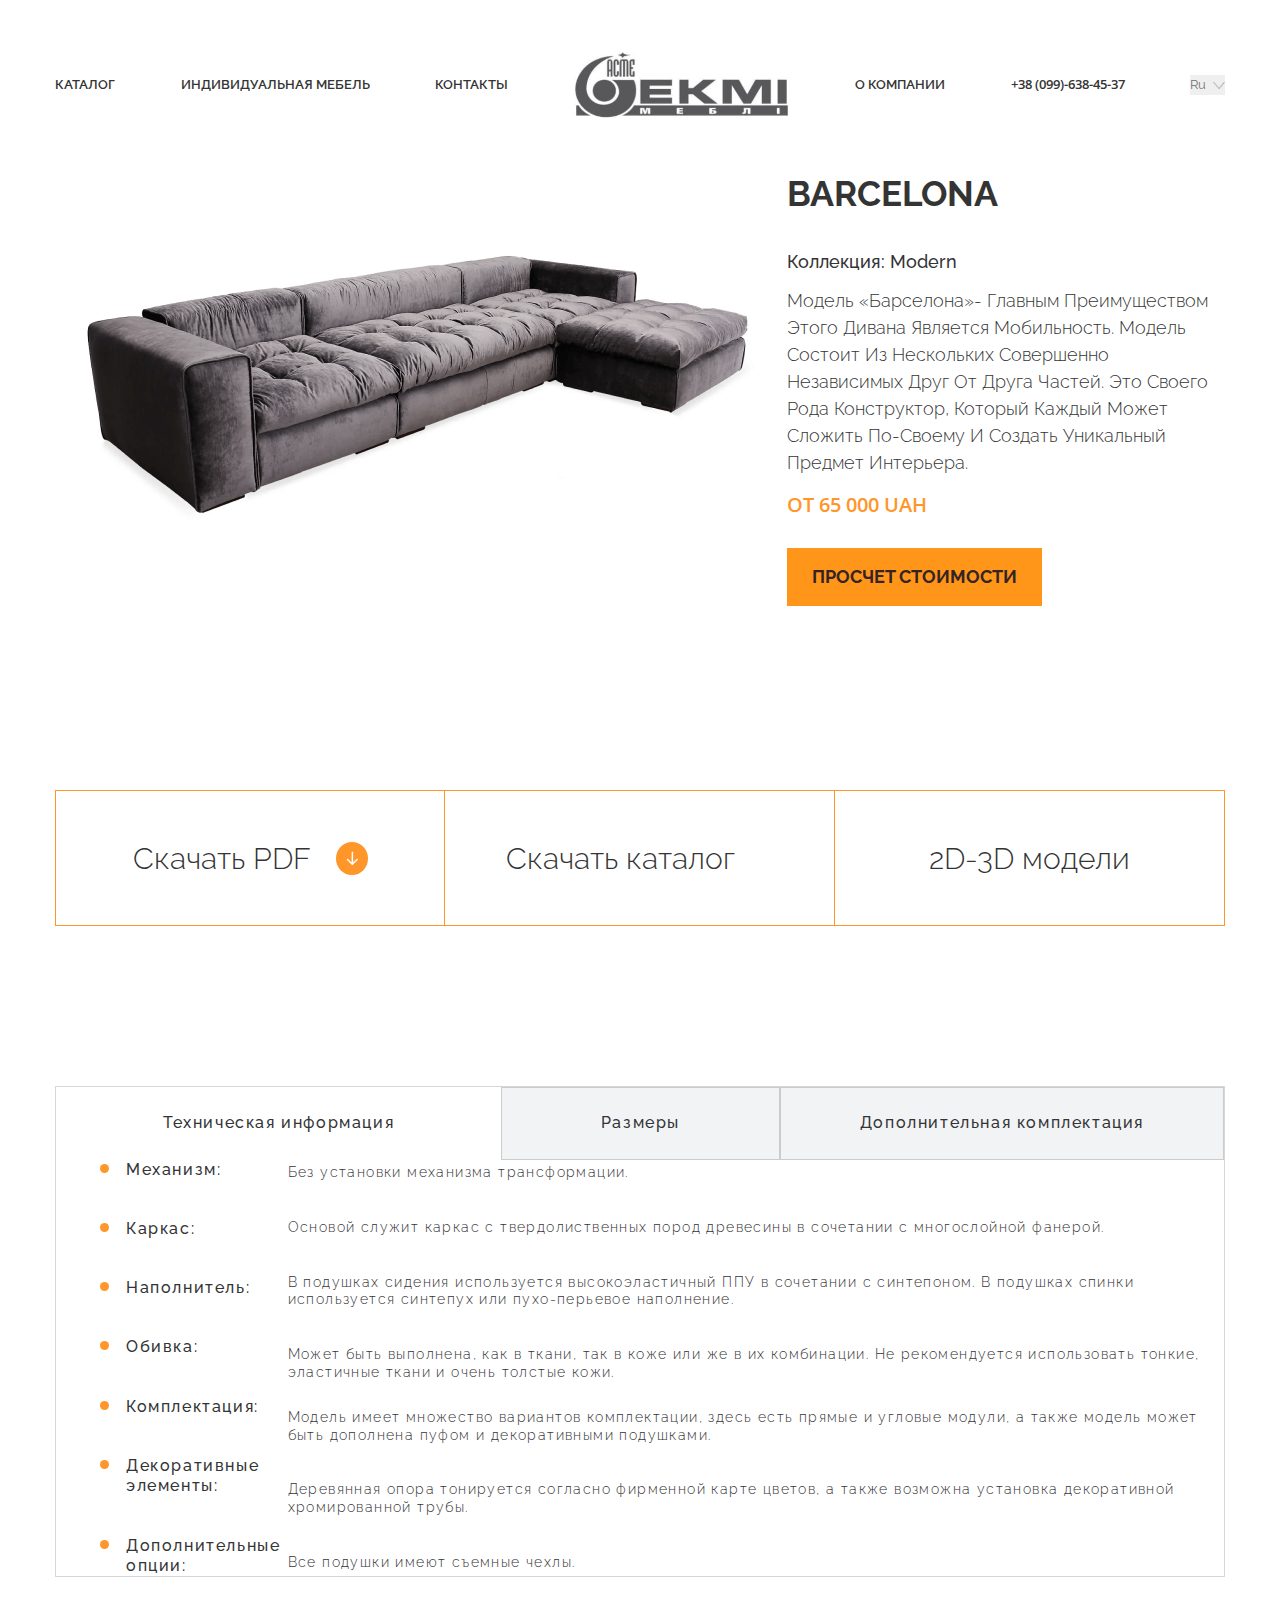
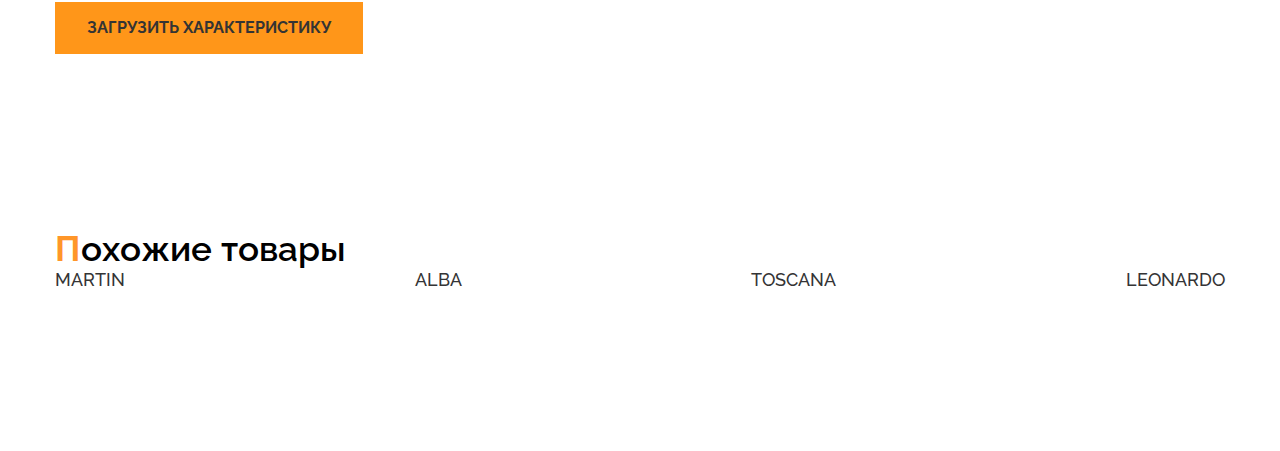
==== single.html @ 77df268c "commit" ====
<!DOCTYPE html>
<html lang="en">
<head>
    <meta charset="UTF-8">
    <meta http-equiv="X-UA-Compatible" content="IE=edge">
    <meta name="viewport" content="width=device-width, initial-scale=1.0">
    <link rel="stylesheet" href="./css/main.css">
    <title>Exam</title>
</head>
<body>
    <div class="header">
        <div class="container for-mobile">
            <div class="mobile_menu">
                <div class="mobile_menu_wrapper">
                    <button class="close_button">
                        <img src="./images/close_button.png" alt="">
                    </button>
                    <ul class="mobile_menu__item">
                        <li class="mobile_menu__link">
                            <a href="#">Каталог</a>
                        </li>
                        <li class="mobile_menu__link">
                            <a href="#">Диваны</a>
                        </li>
                        <li class="mobile_menu__link">
                            <a href="#">Кресла</a>
                        </li>
                        <li class="mobile_menu__link">
                            <a href="#">Стулья</a>
                        </li>
                        <li class="mobile_menu__link">
                            <a href="#">Кровати </a>
                        </li>
                        <li class="mobile_menu__link">
                            <a href="#">Матрацы</a>
                        </li>
                        <li class="mobile_menu__link">
                            <a href="#">Пуфы</a>
                        </li>
                        <li class="mobile_menu__link">
                            <a href="#">Эксклюзивная мебель</a>
                        </li>
                        <li class="mobile_menu__link">
                            <a href="#">2D-3D модели</a>
                        </li>
                        <li class="mobile_menu__link">
                            <a href="#">Индивидуальная мебель</a>
                        </li>
                        <li class="mobile_menu__link">
                            <a href="#">2D-3D модели</a>
                        </li>
                        <li class="mobile_menu__link">
                            <a href="#">Шоу-рум</a>
                        </li>
                        <li class="mobile_menu__link">
                            <a href="#">СТРАНИЦА ПАРТНЕРОВ ДИЗАЙНЕРОВ</a>
                        </li>
                        <li class="mobile_menu__link">
                            <a href="#">Дилерам</a>
                        </li>
                        <li class="mobile_menu__link">
                            <a href="#">Каталог</a>
                        </li>
                    </ul>
                </div>
            </div>
            <ul class="header_items">
                <li class="header_list">
                    <a href="#">Каталог</a>
                </li>
                <li class="header_list">
                    <a href="#">Индивидуальная мебель</a>
                </li>
                <li class="header_list">
                    <a href="#">Контакты</a>
                </li>
                <li class="header_logo">
                    <a href="#">
                        <img src="images/logo.svg" alt="logo">
                    </a>
                </li>
                <li class="header_list">
                    <a href="#">О компании</a>
                </li>
                <li class="header_tell_number">
                    <a href="tel:+380996384537">+38 (099)-638-45-37</a>
                </li>
                <li class="options">
                    <select  class="header_option">
                        <option value="Ru" selected>Ru</option>
                        <option value="Eng">Eng</option>
                        <option value="Uz">Uz</option>
                    </select>
                </li>
                <a class="header_tel" href="tel:+380996384537">
                    <img class="tel_icon" src="images/telicon.png" alt="tel_icon">
                </a>
                <button class="hamburger_button">
                    <img src="./images/hamburger.png" alt="hamburger">
                </button>
            </ul>
        </div>
    </div>
    <section class="barcelona">
        <div class="container barcelona__container">
           <div class="barcelona__inner">
                <div class="barcelona__left">
                    <img src="./images/barcelona.png" alt="image" width="732" height="380">
                </div>
                <div class="barcelona__right">
                    <h3 class="barcelona__heading">
                        Barcelona
                    </h3>
                    <div class="barcelona__top_text">
                        Коллекция: Modern
                    </div>
                    <p class="barcelona__text">
                        Модель «Барселона»- главным преимуществом этого дивана является мобильность. Модель состоит из нескольких совершенно независимых друг от друга частей. Это своего рода конструктор, который каждый может сложить по-своему и создать уникальный предмет интерьера.
                    </p>
                    <div class="barcelona__price">
                        от 65 000 uah
                    </div>
                    <button class="barcelona__btn">
                        <a href="#" class="barcelona__btn_link">
                            просчет стоимости
                        </a>
                    </button>
                </div>
           </div>
        </div>        
    </section>
    <!-- <section class="gallery">
        <div class="huge__container">
            <div class="gallery__inner">
                <img class="gallery__image" src="./images/gallery1.jpg" width="352" height="287"  alt="image">
                <img class="gallery__image" src="./images/gallery2.jpg" width="352" height="287" alt="image">
                <img class="gallery__image" src="./images/gallery3.jpg" width="352" height="287" alt="image">
                <img class="gallery__image" src="./images/gallery4.jpg" width="352" height="287" alt="image">
            </div>
            <div class="gallery__inner gallery__display">
                <img class="gallery__image" src="./images/gallery1.jpg" width="352" height="287"  alt="image">
                <img class="gallery__image" src="./images/gallery2.jpg" width="352" height="287" alt="image">
                <img class="gallery__image" src="./images/gallery3.jpg" width="352" height="287" alt="image">
                <img class="gallery__image" src="./images/gallery4.jpg" width="352" height="287" alt="image">
            </div>
        </div>
    </section> -->
    <section class="download">
        <div class="container download__container">
            <div class="download__inner">
                <ul class="download__item">
                    <li class="download__list pdf">
                        <a class="download__link download__pdf" href="#" >
                            Скачать PDF
                        </a>
                    </li>
                    <li class="download__list catalog ">
                        <a class="download__link download__catalog " href="#" >
                            Скачать каталог
                        </a>
                    </li>
                    <li class="download__list model">
                        <a class="download__link download__model" href="#" >
                            2D-3D модели
                        </a>
                    </li>
                </ul>
            </div>
        </div>
    </section>
    <section class="info">
        <div class="container">
            <div class="info__inner">
                <div class="info__header">
                    <h4 class="info__header_heading info__header_heading1 ">
                        Техническая информация
                    </h4>
                    <h4 class="info__header_heading info__header_heading2">
                        Размеры
                    </h4>
                    <h4 class="info__header_heading info__header_heading3">
                        Дополнительная комплектация
                    </h4>
                </div>
                <div class="info__bottom">
                    <ul class="info__item">
                        <li class="info__list">
                            <h4 class="info__heading">
                                Механизм:
                            </h4>
                           
                        </li>
                        <li class="info__list">
                            <h4 class="info__heading">
                                Каркас:
                            </h4>
                            
                        </li>
                        <li class="info__list">
                            <h4 class="info__heading">
                                Наполнитель:
                            </h4>
                           
                        </li>
                        <li class="info__list">
                            <h4 class="info__heading">
                                Обивка:
                            </h4>
                            
                        </li>
                        <li class="info__list">
                            <h4 class="info__heading">
                                Комплектация:
                            </h4>
                        </li>
                        <li class="info__list">
                            <h4 class="info__heading">
                                Декоративные элементы: 
                            </h4>
                        </li>
                        <li class="info__list">
                            <h4 class="info__heading">
                                Дополнительные опции: 
                            </h4>
                        </li>
                    </ul>

                    <ul class="info__right_item">
                        <li class="info__right_list">
                            <p class="info__right_text">
                                Без установки механизма трансформации.
                            </p>
                        </li>
                        <li class="info__right_list">
                            <p class="info__right_text">
                                Основой служит каркас с твердолиственных пород древесины в сочетании с  многослойной фанерой.
                            </p>
                        </li>
                        <li class="info__right_list">
                            <p class="info__right_text">
                                В подушках сидения используется высокоэластичный ППУ в сочетании с синтепоном. В подушках спинки используется синтепух или пухо-перьевое наполнение.
                            </p>
                        </li>
                        <li class="info__right_list">
                            <p class="info__right_text">
                                Может быть выполнена, как в ткани, так в коже или же в их комбинации. Не рекомендуется использовать тонкие, эластичные ткани и очень толстые кожи.
                            </p>
                        </li>
                        <li class="info__right_list">
                            <p class="info__right_text info__right_padding">
                                Модель имеет множество вариантов комплектации, здесь есть прямые и угловые модули, а также модель может  быть дополнена пуфом и декоративными подушками.
                            </p>
                        </li>
                        <li class="info__right_list">
                            <p class="info__right_text ">
                                Деревянная опора тонируется согласно фирменной карте цветов, а также возможна установка декоративной хромированной трубы.
                            </p>
                        </li>
                        <li class="info__right_list">
                            <p class="info__right_text">
                                Все подушки имеют съемные чехлы.
                            </p>
                        </li>
                    </ul>
                </div>
            </div> 
            <button class="info__button link_button">
                <a class="info__link" href="#">загрузить характеристику</a>
            </button>
        </div>
    </section>
    <section class="brand">
        <div class="container"> 
            <div class="brand__inner">
                <span class="brand__span">
                    П
                </span>
                <p class="brand__text">
                    охожие товары
                </p>
        
                <ul class="brand__item">
                    <li class="brand__list">
                        <a class="brand__link" href="">
                            <div class="brend__image1"></div>

                            <h3 class="brand__heading">
                                Martin
                            </h3>
                        </a>
                    </li>
                    <li class="brand__list">
                        <a class="brand__link" href="">
                            <div class="brend__image2"></div>
                            <h3 class="brand__heading">
                                Alba
                            </h3>
                        </a>
                    </li>
                    <li class="brand__list">
                        <a class="brand__link" href="">
                            <div class="brend__image3"></div>
                            <h3 class="brand__heading">
                                Toscana
                            </h3>
                        </a>
                    </li>
                    <li class="brand__list">
                        <a class="brand__link" href="">
                            <div class="brend__image4"></div>
                            <h3 class="brand__heading">
                                Leonardo
                            </h3>
                        </a>
                    </li>
                </ul>
            </div>
        </div>
    </section>
</body>
</html>
---- css/main.css ----
/*! normalize.css v8.0.1 | MIT License | github.com/necolas/normalize.css */
html {
  line-height: 1.15;
  -webkit-text-size-adjust: 100%;
}

body {
  margin: 0;
}

main {
  display: block;
}

h1 {
  font-size: 2em;
  margin: 0.67em 0;
}

hr {
  -webkit-box-sizing: content-box;
          box-sizing: content-box;
  height: 0;
  overflow: visible;
}

pre {
  font-family: monospace, monospace;
  font-size: 1em;
}

a {
  background-color: transparent;
}

abbr[title] {
  border-bottom: none;
  text-decoration: underline;
  -webkit-text-decoration: underline dotted;
          text-decoration: underline dotted;
}

b,
strong {
  font-weight: bolder;
}

code,
kbd,
samp {
  font-family: monospace, monospace;
  font-size: 1em;
}

small {
  font-size: 80%;
}

sub,
sup {
  font-size: 75%;
  line-height: 0;
  position: relative;
  vertical-align: baseline;
}

sub {
  bottom: -0.25em;
}

sup {
  top: -0.5em;
}

img {
  border-style: none;
}

button,
input,
optgroup,
select,
textarea {
  font-family: inherit;
  font-size: 100%;
  line-height: 1.15;
  margin: 0;
}

button,
input {
  overflow: visible;
}

button,
select {
  text-transform: none;
}

[type="button"],
[type="reset"],
[type="submit"],
button {
  -webkit-appearance: button;
}

[type="button"]::-moz-focus-inner,
[type="reset"]::-moz-focus-inner,
[type="submit"]::-moz-focus-inner,
button::-moz-focus-inner {
  border-style: none;
  padding: 0;
}

[type="button"]:-moz-focusring,
[type="reset"]:-moz-focusring,
[type="submit"]:-moz-focusring,
button:-moz-focusring {
  outline: 1px dotted ButtonText;
}

fieldset {
  padding: 0.35em 0.75em 0.625em;
}

legend {
  -webkit-box-sizing: border-box;
          box-sizing: border-box;
  color: inherit;
  display: table;
  max-width: 100%;
  padding: 0;
  white-space: normal;
}

progress {
  vertical-align: baseline;
}

textarea {
  overflow: auto;
}

[type="checkbox"],
[type="radio"] {
  -webkit-box-sizing: border-box;
          box-sizing: border-box;
  padding: 0;
}

[type="number"]::-webkit-inner-spin-button,
[type="number"]::-webkit-outer-spin-button {
  height: auto;
}

[type="search"] {
  -webkit-appearance: textfield;
  outline-offset: -2px;
}

[type="search"]::-webkit-search-decoration {
  -webkit-appearance: none;
}

::-webkit-file-upload-button {
  -webkit-appearance: button;
  font: inherit;
}

details {
  display: block;
}

summary {
  display: list-item;
}

template {
  display: none;
}

[hidden] {
  display: none;
}

/* raleway-300 - latin_cyrillic */
@font-face {
  font-family: 'Raleway';
  font-style: normal;
  font-weight: 300;
  src: local(""), url("../fonts/raleway-v26-latin_cyrillic-300.woff2") format("woff2"), url("../fonts/raleway-v26-latin_cyrillic-300.woff") format("woff");
}

/* raleway-regular - latin_cyrillic */
@font-face {
  font-family: 'Raleway';
  font-style: normal;
  font-weight: 400;
  src: local(""), url("../fonts/raleway-v26-latin_cyrillic-regular.woff2") format("woff2"), url("../fonts/raleway-v26-latin_cyrillic-regular.woff") format("woff");
}

/* raleway-600 - latin_cyrillic */
@font-face {
  font-family: 'Raleway';
  font-style: normal;
  font-weight: 600;
  src: local(""), url("../fonts/raleway-v26-latin_cyrillic-600.woff2") format("woff2"), url("../fonts/raleway-v26-latin_cyrillic-600.woff") format("woff");
}

/* raleway-500 - latin_cyrillic */
@font-face {
  font-family: 'Raleway';
  font-style: normal;
  font-weight: 500;
  src: local(""), url("../fonts/raleway-v26-latin_cyrillic-500.woff2") format("woff2"), url("../fonts/raleway-v26-latin_cyrillic-500.woff") format("woff");
}

/* raleway-700 - latin_cyrillic */
@font-face {
  font-family: 'Raleway';
  font-style: normal;
  font-weight: 700;
  src: local(""), url("../fonts/raleway-v26-latin_cyrillic-700.woff2") format("woff2"), url("../fonts/raleway-v26-latin_cyrillic-700.woff") format("woff");
}

/* open-sans-600 - latin_cyrillic */
@font-face {
  font-family: 'Open Sans';
  font-style: normal;
  font-weight: 600;
  src: local(""), url("../fonts/open-sans-v28-latin_cyrillic-600.woff2") format("woff2"), url("../fonts/open-sans-v28-latin_cyrillic-600.woff") format("woff");
}

*,
*::before,
*::after {
  -webkit-box-sizing: border-box;
          box-sizing: border-box;
  margin: 0;
  padding: 0;
}

body {
  font-family: 'Raleway';
  font-weight: 600;
  font-style: normal;
}

ul {
  list-style: none;
}

a {
  text-decoration: none;
  color: #343434;
}

.container {
  max-width: 1200px;
  padding-left: 15px;
  padding-right: 15px;
  margin: 0 auto;
}

.large-container {
  max-width: 1440px;
  padding-left: 20px;
  padding-right: 20px;
  margin: 0 auto;
}

.visually-hidden {
  position: absolute;
  white-space: nowrap;
  width: 1px;
  height: 1px;
  overflow: hidden;
  border: 0;
  padding: 0;
  clip: rect(0 0 0 0);
  -webkit-clip-path: inset(50%);
          clip-path: inset(50%);
  margin: -1px;
}

.link_button {
  font-weight: 700;
  font-size: 16px;
  line-height: 150%;
  display: -webkit-box;
  display: -ms-flexbox;
  display: flex;
  -webkit-box-align: center;
      -ms-flex-align: center;
          align-items: center;
  text-align: center;
  text-transform: uppercase;
  color: #fff;
  background: #FF9619;
  text-align: center;
}

.header .for-mobile {
  position: relative;
}

.header .mobile_menu {
  display: none;
  position: absolute;
  top: 0;
  right: 0;
  background-color: #fff;
  max-width: 240px;
}

.header .mobile_menu__item {
  display: -webkit-box;
  display: -ms-flexbox;
  display: flex;
  -webkit-box-orient: vertical;
  -webkit-box-direction: normal;
      -ms-flex-direction: column;
          flex-direction: column;
  gap: 23px;
  padding: 28px 31px 28px 20px;
}

.header .mobile_menu .header_list a {
  font-weight: 400;
  font-size: 17px;
  line-height: 135%;
  text-transform: capitalize;
}

.header .mobile_menu .close_button {
  top: 20px;
  right: 20px;
  position: absolute;
  border: none;
  background-color: transparent;
  outline: 0;
}

.header_items {
  display: -webkit-box;
  display: -ms-flexbox;
  display: flex;
  -webkit-box-pack: justify;
      -ms-flex-pack: justify;
          justify-content: space-between;
  -webkit-box-align: center;
      -ms-flex-align: center;
          align-items: center;
  padding: 52px 0 50px 0;
}

.header_list a {
  font-size: 13px;
  line-height: 150%;
  display: -webkit-box;
  display: -ms-flexbox;
  display: flex;
  -webkit-box-align: center;
      -ms-flex-align: center;
          align-items: center;
  text-transform: uppercase;
}

.header_logo {
  width: 216px;
  height: 66px;
}

.header_tel {
  display: none;
}

.header_tell_number a {
  font-family: 'Open Sans';
  font-size: 13px;
  line-height: 150%;
  -webkit-box-align: center;
      -ms-flex-align: center;
          align-items: center;
  text-transform: uppercase;
}

.header_option {
  width: 35px;
  font-size: 13px;
  line-height: 150%;
  color: rgba(52, 52, 52, 0.7);
  border: none;
  -webkit-appearance: none;
     -moz-appearance: none;
          appearance: none;
  cursor: pointer;
  outline: 0;
  background-image: url(./../images/down.png);
  background-repeat: no-repeat;
  background-size: 12px 8px;
  background-position: right;
}

.header .hamburger_botton {
  display: none;
  border: none;
  background-color: transparent;
}

.header_bottom_item {
  display: -webkit-box;
  display: -ms-flexbox;
  display: flex;
  -webkit-box-pack: justify;
      -ms-flex-pack: justify;
          justify-content: space-between;
  -webkit-box-align: center;
      -ms-flex-align: center;
          align-items: center;
  margin-bottom: 60px;
}

.header_bottom_list {
  padding-top: 120px;
  padding-bottom: 40px;
  max-width: 175px;
  width: 100%;
  display: -webkit-box;
  display: -ms-flexbox;
  display: flex;
  -webkit-box-orient: vertical;
  -webkit-box-direction: normal;
      -ms-flex-direction: column;
          flex-direction: column;
  -webkit-box-pack: center;
      -ms-flex-pack: center;
          justify-content: center;
  -webkit-box-align: center;
      -ms-flex-align: center;
          align-items: center;
}

.header_bottom_list:nth-child(1) {
  background-image: url(./../images/divan.png);
  background-repeat: no-repeat;
  background-size: contain;
  background-position: top center;
}

.header_bottom_list:nth-child(2) {
  background-image: url(./../images/stul.png);
  background-repeat: no-repeat;
  background-size: contain;
  background-position: top center;
}

.header_bottom_list:nth-child(3) {
  background-image: url(./../images/kreslo.png);
  background-repeat: no-repeat;
  background-size: contain;
  background-position: top center;
}

.header_bottom_list:nth-child(4) {
  background-image: url(./../images/kravat.png);
  background-repeat: no-repeat;
  background-size: contain;
  background-position: top center;
}

.header_bottom_list:nth-child(5) {
  background-image: url(./../images/matras.png);
  background-repeat: no-repeat;
  background-size: contain;
  background-position: top right 30px;
}

.header_bottom_list:nth-child(6) {
  background-image: url(./../images/pufi.png);
  background-repeat: no-repeat;
  background-size: contain;
  background-position: top center;
}

.header_bottom_list:nth-child(7) {
  background-image: url(./../images/mebel.png);
  display: -webkit-box;
  display: -ms-flexbox;
  display: flex;
  -webkit-box-align: center;
      -ms-flex-align: center;
          align-items: center;
  background-repeat: no-repeat;
  background-size: contain;
  background-position: top right 30px;
}

.header_bottom_list_link {
  font-size: 13px;
  line-height: 150%;
  text-transform: uppercase;
  text-align: center;
}

.header_navs {
  display: -webkit-box;
  display: -ms-flexbox;
  display: flex;
  -webkit-box-pack: justify;
      -ms-flex-pack: justify;
          justify-content: space-between;
  -webkit-box-align: center;
      -ms-flex-align: center;
          align-items: center;
}

.header_navs_select {
  font-weight: 400;
  font-size: 18px;
  line-height: 110%;
  border: none;
  -webkit-appearance: none;
     -moz-appearance: none;
          appearance: none;
  cursor: pointer;
  outline: 0;
  background-image: url(./../images/down.png);
  background-repeat: no-repeat;
  background-size: 12px 8px;
  background-position: right;
}

.header_navs_search {
  display: -webkit-box;
  display: -ms-flexbox;
  display: flex;
  -webkit-box-pack: justify;
      -ms-flex-pack: justify;
          justify-content: space-between;
  -webkit-box-align: center;
      -ms-flex-align: center;
          align-items: center;
}

.header_navs_search input {
  border: none;
  outline: 0;
}

.header_navs .search {
  margin-left: 43px;
  border: 1px solid #343434;
  padding: 7px 12px;
}

.header_navs_button {
  border: none;
  background-color: transparent;
  outline: 0;
}

.header_navs_button:first-child {
  margin-right: 20px;
}

.header_navs_buttons {
  display: -webkit-box;
  display: -ms-flexbox;
  display: flex;
  -webkit-box-pack: justify;
      -ms-flex-pack: justify;
          justify-content: space-between;
  -webkit-box-align: center;
      -ms-flex-align: center;
          align-items: center;
}

.header_navs_search {
  display: -webkit-box;
  display: -ms-flexbox;
  display: flex;
  -webkit-box-pack: justify;
      -ms-flex-pack: justify;
          justify-content: space-between;
  -webkit-box-align: center;
      -ms-flex-align: center;
          align-items: center;
}

.wrapper {
  display: none;
}

.hamburger_button {
  display: none;
}

@media only screen and (max-width: 376px) {
  .header_items {
    display: -webkit-box;
    display: -ms-flexbox;
    display: flex;
    -webkit-box-pack: justify;
        -ms-flex-pack: justify;
            justify-content: space-between;
    -webkit-box-align: center;
        -ms-flex-align: center;
            align-items: center;
    padding: 14px 0 31px 0;
  }
  .header .hamburger_button {
    display: block;
    border: none;
    background-color: transparent;
    outline: 0;
  }
  .header .mobile_menu--on {
    display: block;
    z-index: 1000;
  }
  .header_list {
    display: none;
  }
  .header_logo img {
    width: 111px;
    height: 34px;
  }
  .header_logo {
    width: 111px;
    height: 34px;
  }
  .header_tel {
    display: block;
    width: 21px;
    height: 21px;
  }
  .header_tell_number a {
    display: none;
  }
  .header .options {
    display: -webkit-box;
    display: -ms-flexbox;
    display: flex;
    -webkit-box-pack: justify;
        -ms-flex-pack: justify;
            justify-content: space-between;
    -webkit-box-align: center;
        -ms-flex-align: center;
            align-items: center;
  }
  .header .hamburger_botton {
    display: inline-block;
    border: none;
    background-color: transparent;
    width: 25px;
    height: 23px;
  }
  .header .hamburger_botton img {
    width: 25px;
    height: 23px;
  }
  .header_bottom_item {
    display: none;
  }
  .header_navs {
    display: none;
  }
  .mobile_navs {
    margin-bottom: 30px;
    display: -webkit-box;
    display: -ms-flexbox;
    display: flex;
    -webkit-box-pack: justify;
        -ms-flex-pack: justify;
            justify-content: space-between;
    -webkit-box-align: center;
        -ms-flex-align: center;
            align-items: center;
  }
  .wrapper {
    max-width: 300px;
  }
  .layer_btn {
    border: none;
    background-color: transparent;
    outline: 0;
  }
  .search {
    float: right;
    display: -webkit-box;
    display: -ms-flexbox;
    display: flex;
    -webkit-box-pack: justify;
        -ms-flex-pack: justify;
            justify-content: space-between;
    -webkit-box-align: center;
        -ms-flex-align: center;
            align-items: center;
    border: 1px solid #343434;
    padding: 6px 12px;
    width: 265px;
  }
  .search input {
    border: none;
    outline: 0;
  }
  .wrapper {
    display: block;
  }
}

.cards {
  margin-top: 68px;
}

.cards_item {
  display: -webkit-box;
  display: -ms-flexbox;
  display: flex;
  -ms-flex-wrap: wrap;
      flex-wrap: wrap;
  gap: 30px;
  width: 100%;
  display: flex;
  -webkit-box-pack: justify;
      -ms-flex-pack: justify;
          justify-content: space-between;
  -webkit-box-align: center;
      -ms-flex-align: center;
          align-items: center;
}

.cards_list {
  background-color: #F2F3F5;
  display: -webkit-box;
  display: -ms-flexbox;
  display: flex;
  -webkit-box-align: center;
      -ms-flex-align: center;
          align-items: center;
  padding: 0 11px 0 1px;
  max-width: 570px;
  min-height: 278px;
}

.cards_link {
  display: -webkit-box;
  display: -ms-flexbox;
  display: flex;
  -webkit-box-pack: justify;
      -ms-flex-pack: justify;
          justify-content: space-between;
  -webkit-box-align: center;
      -ms-flex-align: center;
          align-items: center;
}

.cards .card_wrapper {
  min-width: 259px;
  margin-left: 20px;
}

.cards_link_img {
  mix-blend-mode: darken;
}

.cards_link_title {
  font-weight: 500;
  font-size: 18px;
  line-height: 22px;
  text-transform: uppercase;
  margin-bottom: 15px;
}

.cards_link_subtitle {
  font-weight: 300;
  font-size: 12px;
  line-height: 127.5%;
  letter-spacing: 0.1em;
}

.cards .for_img {
  margin-left: 23px;
}

.cards_buttons {
  margin-top: 60px;
  display: -webkit-box;
  display: -ms-flexbox;
  display: flex;
  -webkit-box-pack: center;
      -ms-flex-pack: center;
          justify-content: center;
  gap: 15px;
  margin-bottom: 60px;
}

.cards_buttons .card_button {
  border: none;
  background-color: transparent;
  outline: 0;
  font-size: 20px;
  line-height: 110%;
  display: -webkit-box;
  display: -ms-flexbox;
  display: flex;
  -webkit-box-align: center;
      -ms-flex-align: center;
          align-items: center;
  color: rgba(87, 83, 83, 0.5);
}

.cards_buttons .active {
  color: #4b4844;
}

.card_link_button {
  display: inline-block;
  margin: 0 auto;
  display: -webkit-box;
  display: -ms-flexbox;
  display: flex;
  -webkit-box-pack: center;
      -ms-flex-pack: center;
          justify-content: center;
  max-width: 188px;
  padding: 13px 15px;
}

@media only screen and (max-width: 376px) {
  .cards_item {
    margin-top: 100px;
    display: -webkit-box;
    display: -ms-flexbox;
    display: flex;
    -ms-flex-wrap: wrap;
        flex-wrap: wrap;
    gap: 30px;
    width: 100%;
    display: flex;
    -webkit-box-pack: justify;
        -ms-flex-pack: justify;
            justify-content: space-between;
    -webkit-box-align: center;
        -ms-flex-align: center;
            align-items: center;
  }
  .cards_list {
    max-width: 157px;
    height: auto;
    min-height: 0;
    position: relative;
    margin-bottom: 70px;
  }
  .cards_link {
    display: -webkit-box;
    display: -ms-flexbox;
    display: flex;
    -webkit-box-pack: justify;
        -ms-flex-pack: justify;
            justify-content: space-between;
    -webkit-box-align: center;
        -ms-flex-align: center;
            align-items: center;
    width: 140px;
    height: 165px;
  }
  .cards_link_img {
    width: 150px;
    height: auto;
    mix-blend-mode: darken;
    background-color: #F2F3F5;
  }
  .cards_link_img {
    mix-blend-mode: darken;
  }
  .cards_link_title {
    font-weight: 500;
    font-size: 16px;
    line-height: 22px;
    text-transform: uppercase;
    text-align: center;
    width: 160px;
    margin: 0;
    position: absolute;
    left: 0;
    right: 0;
    bottom: -33px;
  }
  .cards_link_subtitle {
    display: none;
  }
  .cards .card_wrapper {
    margin: 0;
  }
  .cards .for_img {
    margin-left: 23px;
  }
  .cards_buttons {
    margin-top: 40px;
    margin-bottom: 30px;
  }
}

.quetions {
  margin-top: 160px;
  margin-bottom: 254px;
  background-color: #a9c2be;
}

.quetions_items {
  display: -webkit-box;
  display: -ms-flexbox;
  display: flex;
}

.quetions_form {
  max-width: 470px;
  max-height: 417px;
  background-color: #fff;
  padding: 31px 50px 17px 50px;
  -webkit-transform: translate(-65px, 33px);
          transform: translate(-65px, 33px);
  position: relative;
}

.quetions_form::before {
  content: '';
  position: absolute;
  width: 118px;
  height: 131px;
  display: block;
  background-image: url(./../images/o.png);
  background-repeat: no-repeat;
  background-size: contain;
  background-position: center;
  top: -27px;
  left: -75px;
}

.quetions .form_variable {
  font-weight: 500;
  font-size: 14px;
  line-height: 16px;
  color: #FF9619;
  margin-bottom: 15px;
}

.quetions .form_title {
  font-weight: 700;
  font-size: 28px;
  line-height: 33px;
  text-transform: uppercase;
  color: #343434;
  margin-bottom: 20px;
}

.quetions .quetions_form {
  display: -webkit-box;
  display: -ms-flexbox;
  display: flex;
  -webkit-box-orient: vertical;
  -webkit-box-direction: normal;
      -ms-flex-direction: column;
          flex-direction: column;
}

.quetions .quetions_form input {
  border: none;
  outline: 0;
  border-bottom: 1px solid #d1d1d1;
  width: 371px;
  padding-bottom: 5px;
  margin-bottom: 25px;
}

.quetions .form_checkbox {
  display: -webkit-box;
  display: -ms-flexbox;
  display: flex;
  -webkit-box-pack: justify;
      -ms-flex-pack: justify;
          justify-content: space-between;
  -webkit-box-align: center;
      -ms-flex-align: center;
          align-items: center;
  margin-bottom: 20px;
}

.quetions .form_checkbox .checkboxtext {
  font-weight: 400;
  font-size: 11px;
  line-height: 13px;
}

.quetions .form_checkbox input {
  max-width: 20px;
  margin-bottom: 0;
  margin-right: 10px;
}

.quetions .form_button {
  padding: 14px 20px;
  text-align: center;
  max-width: 209px;
  font-size: 15px;
  display: -webkit-box;
  display: -ms-flexbox;
  display: flex;
  -webkit-box-pack: center;
      -ms-flex-pack: center;
          justify-content: center;
  border: none;
  outline: 0;
  margin: 0 auto;
}

@media only screen and (max-width: 376px) {
  .quetions {
    margin-top: 90px;
    background-color: #a9c2be;
    padding: 56px 0 56px 0;
  }
  .quetions_form {
    max-width: 340px;
    max-height: 370px;
    background-color: #fff;
    padding: 31px 30px 17px 30px;
    -webkit-transform: none;
            transform: none;
  }
  .quetions_form::before {
    display: none;
  }
  .quetions_rightbg {
    display: none;
  }
  .quetions .form_variable {
    font-size: 10px;
    line-height: 12px;
    margin-bottom: 10px;
  }
  .quetions .form_title {
    font-size: 19px;
    line-height: 23px;
    margin-bottom: 18px;
  }
  .quetions .quetions_form input {
    border: none;
    outline: 0;
    border-bottom: 1px solid #d1d1d1;
    max-width: 268px;
    padding-bottom: 5px;
    margin-bottom: 20px;
  }
  .quetions .form_checkbox {
    display: -webkit-box;
    display: -ms-flexbox;
    display: flex;
    -webkit-box-pack: justify;
        -ms-flex-pack: justify;
            justify-content: space-between;
    -webkit-box-align: center;
        -ms-flex-align: center;
            align-items: center;
  }
  .quetions .form_checkbox .checkboxtext {
    font-weight: 400;
    font-size: 11px;
    line-height: 13px;
    margin-bottom: 0;
  }
  .quetions .form_checkbox input {
    max-width: 20px;
    margin-bottom: 0;
    margin-right: 10px;
  }
  .quetions .form_button {
    padding: 10px 16px;
    text-align: center;
    max-width: 209px;
    font-size: 15px;
    display: -webkit-box;
    display: -ms-flexbox;
    display: flex;
    -webkit-box-pack: center;
        -ms-flex-pack: center;
            justify-content: center;
    border: none;
    outline: 0;
    margin: 0 auto;
  }
}

.barcelona {
  margin-bottom: 184px;
}

.barcelona__container {
  padding-right: 28px;
}

.barcelona__inner {
  display: -webkit-box;
  display: -ms-flexbox;
  display: flex;
  -webkit-box-align: center;
      -ms-flex-align: center;
          align-items: center;
  -webkit-box-pack: justify;
      -ms-flex-pack: justify;
          justify-content: space-between;
}

.barcelona__heading {
  font-style: normal;
  font-weight: 700;
  font-size: 35px;
  line-height: 150%;
  -webkit-box-align: center;
      -ms-flex-align: center;
          align-items: center;
  text-transform: uppercase;
  color: #343435;
  margin: 0;
  margin-bottom: 30px;
}

.barcelona__top_text {
  font-style: normal;
  font-weight: 500;
  font-size: 18px;
  line-height: 21px;
  text-transform: capitalize;
  color: #343435;
  margin-bottom: 15px;
}

.barcelona__text {
  font-style: normal;
  font-weight: 300;
  font-size: 18px;
  line-height: 150%;
  display: -webkit-box;
  display: -ms-flexbox;
  display: flex;
  -webkit-box-align: center;
      -ms-flex-align: center;
          align-items: center;
  text-transform: capitalize;
  color: #343435;
  margin: 0;
  margin-bottom: 15px;
}

.barcelona__price {
  font-family: 'Open Sans';
  font-style: normal;
  font-weight: 600;
  font-size: 20px;
  line-height: 27px;
  text-transform: uppercase;
  color: #FF9629;
  margin-bottom: 30px;
}

.barcelona__btn {
  padding: 15px 25px 16px 25px;
  background-color: #FF9619;
  border: none;
  -webkit-transition: 0.3s all ease;
  transition: 0.3s all ease;
}

.barcelona__btn:hover {
  -webkit-transform: scale(1.1);
          transform: scale(1.1);
}

.barcelona__btn_link {
  font-style: normal;
  font-weight: 800;
  font-size: 18px;
  line-height: 150%;
  text-align: center;
  text-transform: uppercase;
  color: #342425;
}

@media only screen and (max-width: 376px) {
  .barcelona {
    margin-bottom: 157px;
  }
  .barcelona__inner {
    display: -webkit-box;
    display: -ms-flexbox;
    display: flex;
    -webkit-box-orient: vertical;
    -webkit-box-direction: normal;
        -ms-flex-direction: column;
            flex-direction: column;
  }
  .barcelona__left img {
    width: 340px;
    height: 224px;
    margin-bottom: 9px;
  }
  .barcelona__heading {
    font-size: 20px;
    line-height: 150%;
    margin-bottom: 15px;
  }
  .barcelona__top_text {
    font-size: 16px;
    line-height: 19px;
    margin-bottom: 8px;
  }
  .barcelona__text {
    font-size: 14px;
    line-height: 21px;
    margin-bottom: 18px;
  }
  .barcelona__price {
    margin-bottom: 30px;
    font-size: 20px;
    line-height: 27px;
  }
  .barcelona__btn {
    display: -webkit-box;
    display: -ms-flexbox;
    display: flex;
    -webkit-box-pack: justify;
        -ms-flex-pack: justify;
            justify-content: space-between;
    padding: 13px 21px 14px 25px;
    background-color: #FF9629;
    border: none;
    -webkit-transition: 0.3s all ease;
    transition: 0.3s all ease;
    margin: 0 auto;
  }
  .barcelona__btn:hover {
    -webkit-transform: scale(1.1);
            transform: scale(1.1);
  }
  .barcelona__btn_link {
    font-size: 16px;
    line-height: 24px;
    text-align: center;
    text-transform: uppercase;
    color: #342425;
  }
}

.gallery {
  margin-bottom: 199px;
}

.gallery__inner {
  display: -webkit-box;
  display: -ms-flexbox;
  display: flex;
  -webkit-box-align: center;
      -ms-flex-align: center;
          align-items: center;
  -webkit-box-pack: justify;
      -ms-flex-pack: justify;
          justify-content: space-between;
}

.gallery__inner:not(:last-child) {
  padding-bottom: 10px;
}

@media only screen and (max-width: 376px) {
  .huge__container {
    padding: 0;
  }
  .gallery {
    margin-bottom: 112px;
  }
  .gallery__inner {
    display: -webkit-box;
    display: -ms-flexbox;
    display: flex;
    -webkit-box-orient: vertical;
    -webkit-box-direction: normal;
        -ms-flex-direction: column;
            flex-direction: column;
    margin: 0;
    padding: 0;
  }
  .gallery__image {
    width: 375px;
    height: 306px;
  }
  .gallery__image:not(:last-child) {
    margin-bottom: 5px;
  }
  .gallery__display {
    display: none;
  }
}

.download {
  margin-bottom: 160px;
}

.download__item {
  max-width: 1170px;
  display: -webkit-box;
  display: -ms-flexbox;
  display: flex;
  -webkit-box-align: center;
      -ms-flex-align: center;
          align-items: center;
  -webkit-box-pack: justify;
      -ms-flex-pack: justify;
          justify-content: space-between;
  border: 1px solid #FF9629;
  padding: 0;
  margin: 0;
}

.download__list {
  width: 390px;
}

.download__list:not(:last-child) {
  border-right: 1px solid #FF9629;
}

.download__link {
  font-style: normal;
  font-weight: 300;
  font-size: 30px;
  line-height: 35px;
  color: #343435;
  text-align: center;
  display: -webkit-box;
  display: -ms-flexbox;
  display: flex;
  -webkit-box-pack: center;
      -ms-flex-pack: center;
          justify-content: center;
  -webkit-box-align: center;
      -ms-flex-align: center;
          align-items: center;
  padding: 50px 52px 49px 52px;
  margin: 0 auto;
}

.download__pdf {
  display: -webkit-box;
  display: -ms-flexbox;
  display: flex;
}

.download__pdf::after {
  content: "";
  width: 32px;
  height: 33px;
  display: block;
  background-color: #FF9629;
  border-radius: 50%;
  background-image: url(./../images/download.png);
  background-position: center center;
  background-size: auto;
  background-repeat: no-repeat;
  margin-left: 25px;
}

.download__catalog {
  padding-right: 90px;
}

@media only screen and (max-width: 376px) {
  .download__item {
    max-width: 340px;
    width: 100%;
    -ms-flex-wrap: wrap;
        flex-wrap: wrap;
    border: none;
    -webkit-box-pack: center;
        -ms-flex-pack: center;
            justify-content: center;
  }
  .download__list {
    width: 167px;
  }
  .download__list:not(:last-child) {
    border: none;
  }
  .download__link {
    font-size: 18px;
    line-height: 21px;
    padding: 14px 0;
    margin-left: 4px;
  }
  .download__pdf {
    border: 1px solid #FF9629;
  }
  .download__pdf::after {
    content: "";
    width: 18px;
    height: 18px;
    display: block;
    background-color: #FF9619;
    background-image: url(./../images/download.png);
    background-position: center center;
    background-repeat: no-repeat;
    margin-left: 0;
  }
  .download__catalog {
    border-top: 1px solid #FF9629;
    border-right: 1px solid #FF9629;
    border-bottom: 1px solid #FF9629;
  }
  .model {
    display: inline-block;
    margin: 0 auto;
    text-align: center;
    border-right: 1px solid #FF9629;
    border-bottom: 1px solid #FF9629;
    border-left: 1px solid #FF9629;
  }
}

.info {
  margin-bottom: 174px;
}

.info__inner {
  border: 1px solid rgba(52, 52, 52, 0.2);
}

.info__header {
  display: -webkit-box;
  display: -ms-flexbox;
  display: flex;
}

.info__header_heading {
  font-style: normal;
  font-weight: 500;
  font-size: 16px;
  line-height: 127.5%;
  -webkit-box-align: center;
      -ms-flex-align: center;
          align-items: center;
  letter-spacing: 0.1em;
  color: #343435;
}

.info__header_heading1 {
  width: 446px;
  margin: 0;
  display: -webkit-box;
  display: -ms-flexbox;
  display: flex;
  -webkit-box-pack: center;
      -ms-flex-pack: center;
          justify-content: center;
}

.info__header_heading2 {
  width: 279px;
  height: 73px;
  background: #F2F3F5;
  border: 1px solid rgba(52, 52, 52, 0.2);
  margin: 0;
  text-align: center;
  display: -webkit-box;
  display: -ms-flexbox;
  display: flex;
  -webkit-box-pack: center;
      -ms-flex-pack: center;
          justify-content: center;
}

.info__header_heading3 {
  width: 445px;
  height: 73px;
  background: #F2F3F5;
  border: 1px solid rgba(52, 52, 52, 0.2);
  margin: 0;
  text-align: center;
  margin: 0 auto;
  display: -webkit-box;
  display: -ms-flexbox;
  display: flex;
  -webkit-box-pack: center;
      -ms-flex-pack: center;
          justify-content: center;
}

.info__bottom {
  display: -webkit-box;
  display: -ms-flexbox;
  display: flex;
  -webkit-box-align: center;
      -ms-flex-align: center;
          align-items: center;
}

.info__item {
  padding-left: 70px;
}

.info__list {
  position: relative;
}

.info__list:not(:last-child) {
  margin-bottom: 39px;
}

.info__list ::before {
  position: absolute;
  top: 4px;
  bottom: 0;
  left: -26px;
  content: '';
  width: 9px;
  height: 9px;
  display: block;
  background-color: #FF9629;
  border-radius: 50%;
}

.info__heading {
  font-style: normal;
  font-weight: 500;
  font-size: 16px;
  line-height: 127.5%;
  -webkit-box-align: center;
      -ms-flex-align: center;
          align-items: center;
  letter-spacing: 0.1em;
  color: #343435;
  margin: 0;
}

.info__right_list:not(:last-child) {
  margin-bottom: 37px;
}

.info__right_text {
  font-style: normal;
  font-weight: 300;
  font-size: 14px;
  line-height: 127.5%;
  -webkit-box-align: center;
      -ms-flex-align: center;
          align-items: center;
  letter-spacing: 0.1em;
  color: #343435;
  margin: 0;
}

.info__right_padding {
  margin-top: -10px;
}

@media only screen and (max-width: 376px) {
  .info {
    margin-bottom: 193px;
  }
  .info__inner {
    border: none;
  }
  .info__header {
    display: -webkit-box;
    display: -ms-flexbox;
    display: flex;
    -webkit-box-orient: vertical;
    -webkit-box-direction: normal;
        -ms-flex-direction: column;
            flex-direction: column;
  }
  .info__header_heading {
    width: 340px;
    height: 53px;
    background-color: #F2F3F5;
    border: none;
  }
  .info__header_heading:not(:last-child) {
    margin-bottom: 15px;
  }
  .info__header_heading::after {
    content: '';
    width: 12px;
    height: 8px;
    display: block;
    background-image: url(./../images/down_arrow.png);
    background-position: center center;
    background-size: auto;
    margin-left: 10px;
  }
  .info__header_heading3 {
    margin: 0;
  }
  .info__bottom {
    display: none;
  }
}

.info__button {
  margin-top: 25px;
  display: -webkit-box;
  display: -ms-flexbox;
  display: flex;
  -webkit-box-pack: end;
      -ms-flex-pack: end;
          justify-content: flex-end;
  -webkit-box-align: end;
      -ms-flex-align: end;
          align-items: flex-end;
  -ms-flex-item-align: end;
      align-self: flex-end;
  padding: 14px 32px;
  border: none;
  background-color: transparent;
  outline: 0;
  background-color: #FF9619;
}

.brand {
  margin: 160px 0;
}

.brand__span {
  font-size: 35px;
  font-style: normal;
  font-weight: 700;
  line-height: 41px;
  letter-spacing: 0em;
  text-align: left;
  margin: 0;
  color: #FF9629;
}

.brand__text {
  font-size: 35px;
  font-style: normal;
  font-weight: 600;
  line-height: 41px;
  letter-spacing: 0em;
  text-align: left;
  display: inline;
  margin: 0;
  margin-left: -7px;
}

.brand__link {
  color: #343435;
}

.brand__item {
  display: -webkit-box;
  display: -ms-flexbox;
  display: flex;
  -webkit-box-pack: justify;
      -ms-flex-pack: justify;
          justify-content: space-between;
  -webkit-box-align: center;
      -ms-flex-align: center;
          align-items: center;
  -ms-flex-wrap: wrap;
      flex-wrap: wrap;
  gap: 30px;
  margin: 0;
  padding: 0;
}

.brand__list {
  text-align: center;
}

.brand__image1 {
  width: 100%;
  width: 270px;
  height: 278px;
  background-color: #F2F3F5;
  background-image: url(./../images/content1.png);
}

.brand__image2 {
  width: 270px;
  height: 278px;
  background-color: #F2F3F5;
  background-image: url(./../images/content2.png);
  background-repeat: no-repeat;
  background-size: 171px;
  background-position: center;
}

.brand__image3 {
  width: 270px;
  height: 278px;
  background-color: #F2F3F5;
  background-image: url(./../images/content4.png);
  background-repeat: no-repeat;
  background-position: center;
}

.brand__image4 {
  width: 270px;
  height: 278px;
  background-color: #F2F3F5;
  background-image: url(./../images/content4.png);
  background-repeat: no-repeat;
  background-position: center;
}

.brand__heading {
  font-size: 18px;
  font-style: normal;
  font-weight: 500;
  line-height: 22px;
  letter-spacing: 0em;
  text-align: center;
  text-transform: uppercase;
  margin: 0;
}

.footer {
  background-color: #5b5b5b;
}

.footer_item {
  position: relative;
}

.footer__headling {
  font-weight: 800;
  font-size: 130px;
  line-height: 110%;
  letter-spacing: 0.13em;
  color: #5b5b5b;
  position: absolute;
  top: -204px;
  right: 0;
}

.footer_menu {
  display: -webkit-box;
  display: -ms-flexbox;
  display: flex;
  -webkit-box-pack: justify;
      -ms-flex-pack: justify;
          justify-content: space-between;
  -webkit-box-align: start;
      -ms-flex-align: start;
          align-items: flex-start;
  padding: 80px 0;
}

.footer_firstmenu {
  display: -webkit-box;
  display: -ms-flexbox;
  display: flex;
  -webkit-box-orient: vertical;
  -webkit-box-direction: normal;
      -ms-flex-direction: column;
          flex-direction: column;
  gap: 25px;
}

.footer_secondmenu {
  display: -webkit-box;
  display: -ms-flexbox;
  display: flex;
  -webkit-box-orient: vertical;
  -webkit-box-direction: normal;
      -ms-flex-direction: column;
          flex-direction: column;
  gap: 25px;
}

.footer_wrapper {
  max-width: 450px;
  width: 100%;
  display: -webkit-box;
  display: -ms-flexbox;
  display: flex;
  -webkit-box-pack: justify;
      -ms-flex-pack: justify;
          justify-content: space-between;
}

.footer_contact {
  display: -webkit-box;
  display: -ms-flexbox;
  display: flex;
  -webkit-box-orient: vertical;
  -webkit-box-direction: normal;
      -ms-flex-direction: column;
          flex-direction: column;
  gap: 32px;
}

.footer_link {
  font-weight: 500;
  font-size: 13px;
  line-height: 150%;
  letter-spacing: 0.16em;
  text-transform: capitalize;
  color: #fff;
}

.footer_contact_socials {
  display: -webkit-box;
  display: -ms-flexbox;
  display: flex;
  gap: 14px;
  margin-bottom: 32px;
}

.footer_contact_tell {
  font-family: 'Open Sans';
  font-size: 13px;
  line-height: 150%;
  -webkit-box-align: center;
      -ms-flex-align: center;
          align-items: center;
  color: #fff;
}

.footer_button {
  max-width: 270px;
  width: 100%;
  background-color: #FF9619;
  font-weight: 600;
  font-size: 13px;
  line-height: 150%;
  text-transform: capitalize;
  padding: 7px 15px;
  border: none;
  background-color: transparent;
  outline: 0;
}

.footer_button img {
  margin-left: 22px;
}

.footer .copyright {
  text-align: center;
  font-weight: 500;
  font-size: 12px;
  line-height: 150%;
  letter-spacing: 0.16em;
  text-transform: capitalize;
  color: #fff;
  padding-bottom: 30px;
}

@media only screen and (max-width: 376px) {
  .footer_item {
    position: relative;
  }
  .footer__headling {
    font-size: 80px;
    top: -125px;
    right: -30px;
  }
  .footer_menu {
    display: -webkit-box;
    display: -ms-flexbox;
    display: flex;
    -webkit-box-orient: vertical;
    -webkit-box-direction: normal;
        -ms-flex-direction: column;
            flex-direction: column;
  }
  .footer_logo {
    -webkit-box-ordinal-group: 2;
        -ms-flex-order: 1;
            order: 1;
    -webkit-transform: translateX(80px);
            transform: translateX(80px);
  }
  .footer_wrapper {
    margin-bottom: 84px;
  }
  .footer_firstmenu {
    max-width: 150px;
  }
  .footer_contact {
    display: -webkit-box;
    display: -ms-flexbox;
    display: flex;
    -webkit-box-orient: vertical;
    -webkit-box-direction: normal;
        -ms-flex-direction: column;
            flex-direction: column;
    flex-direction: column-reverse;
  }
  .footer_contact_socials {
    margin-bottom: 0;
  }
  .footer_contact {
    max-width: 270px;
    width: 100%;
    margin: 0 auto;
  }
  .footer .wrapper_socils {
    margin-bottom: 55px;
    display: -webkit-box;
    display: -ms-flexbox;
    display: flex;
    -webkit-box-pack: justify;
        -ms-flex-pack: justify;
            justify-content: space-between;
    -webkit-box-align: center;
        -ms-flex-align: center;
            align-items: center;
  }
}
/*# sourceMappingURL=main.css.map */
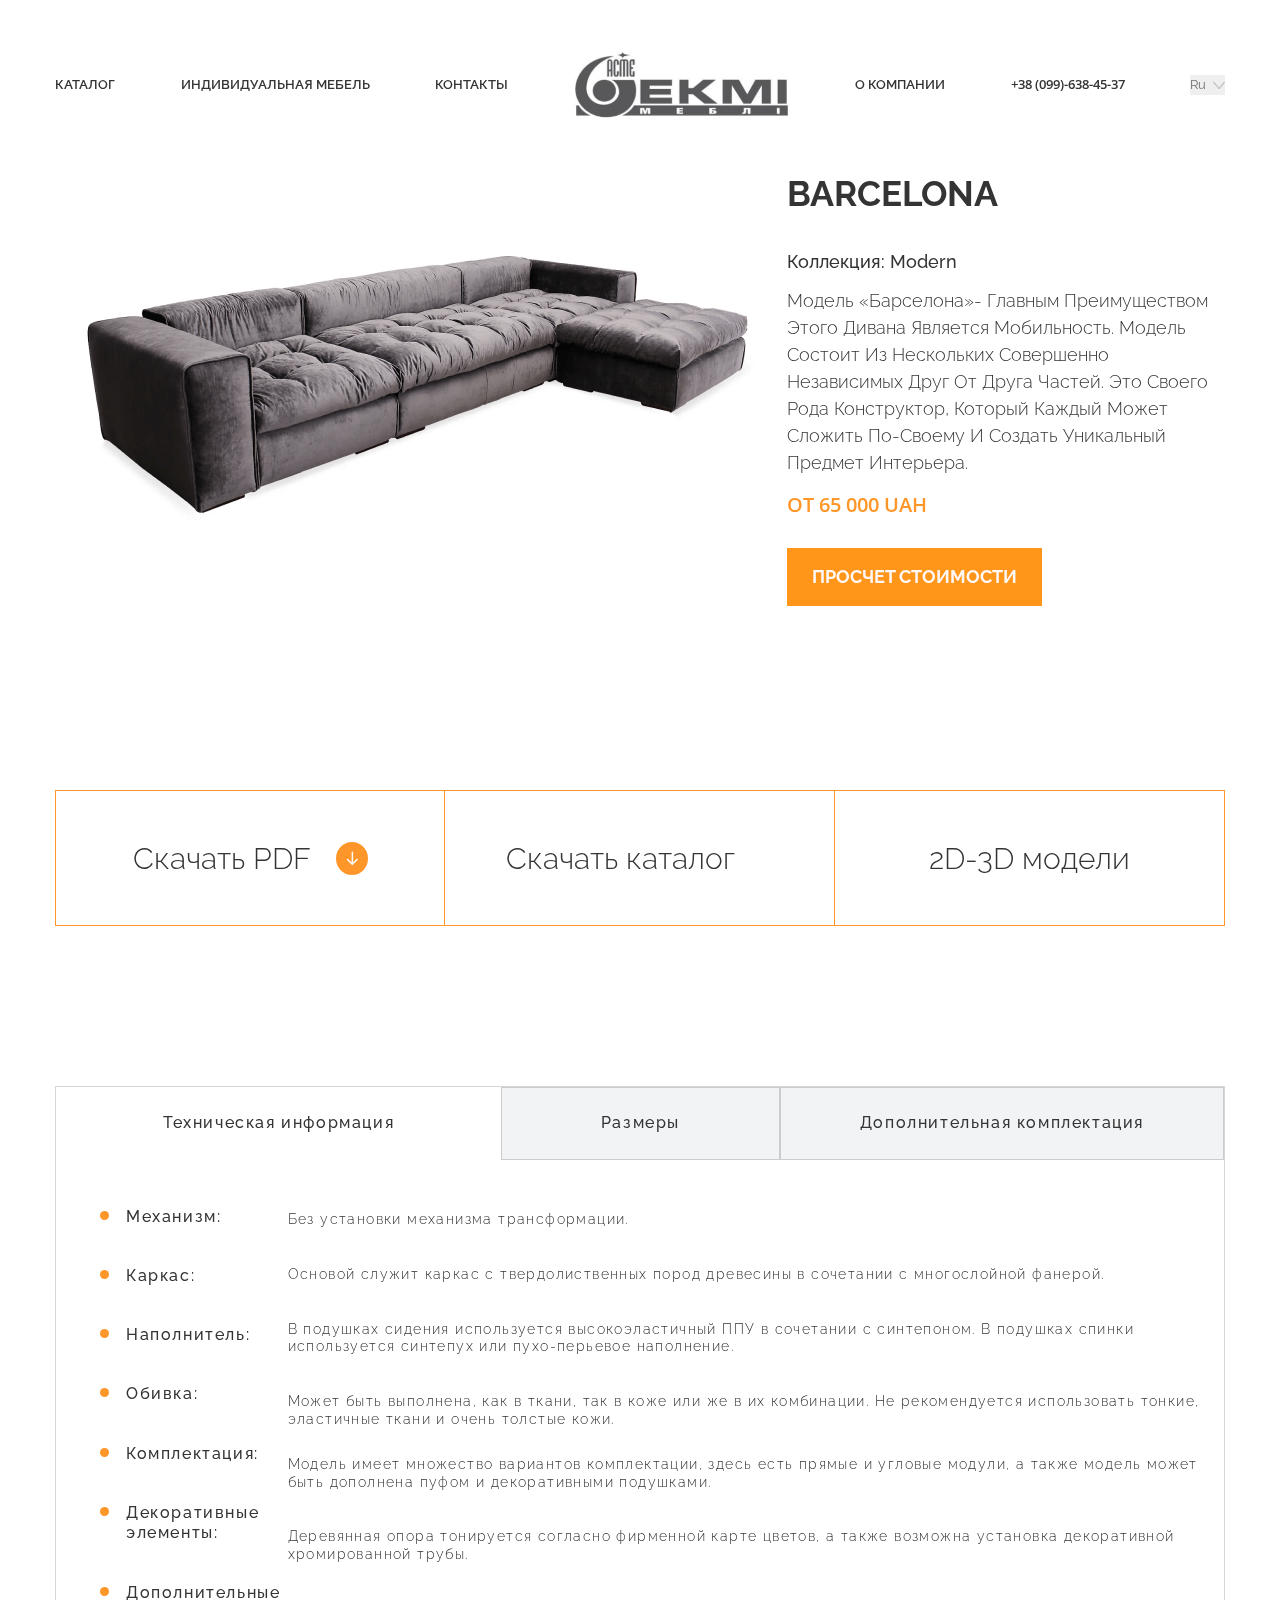
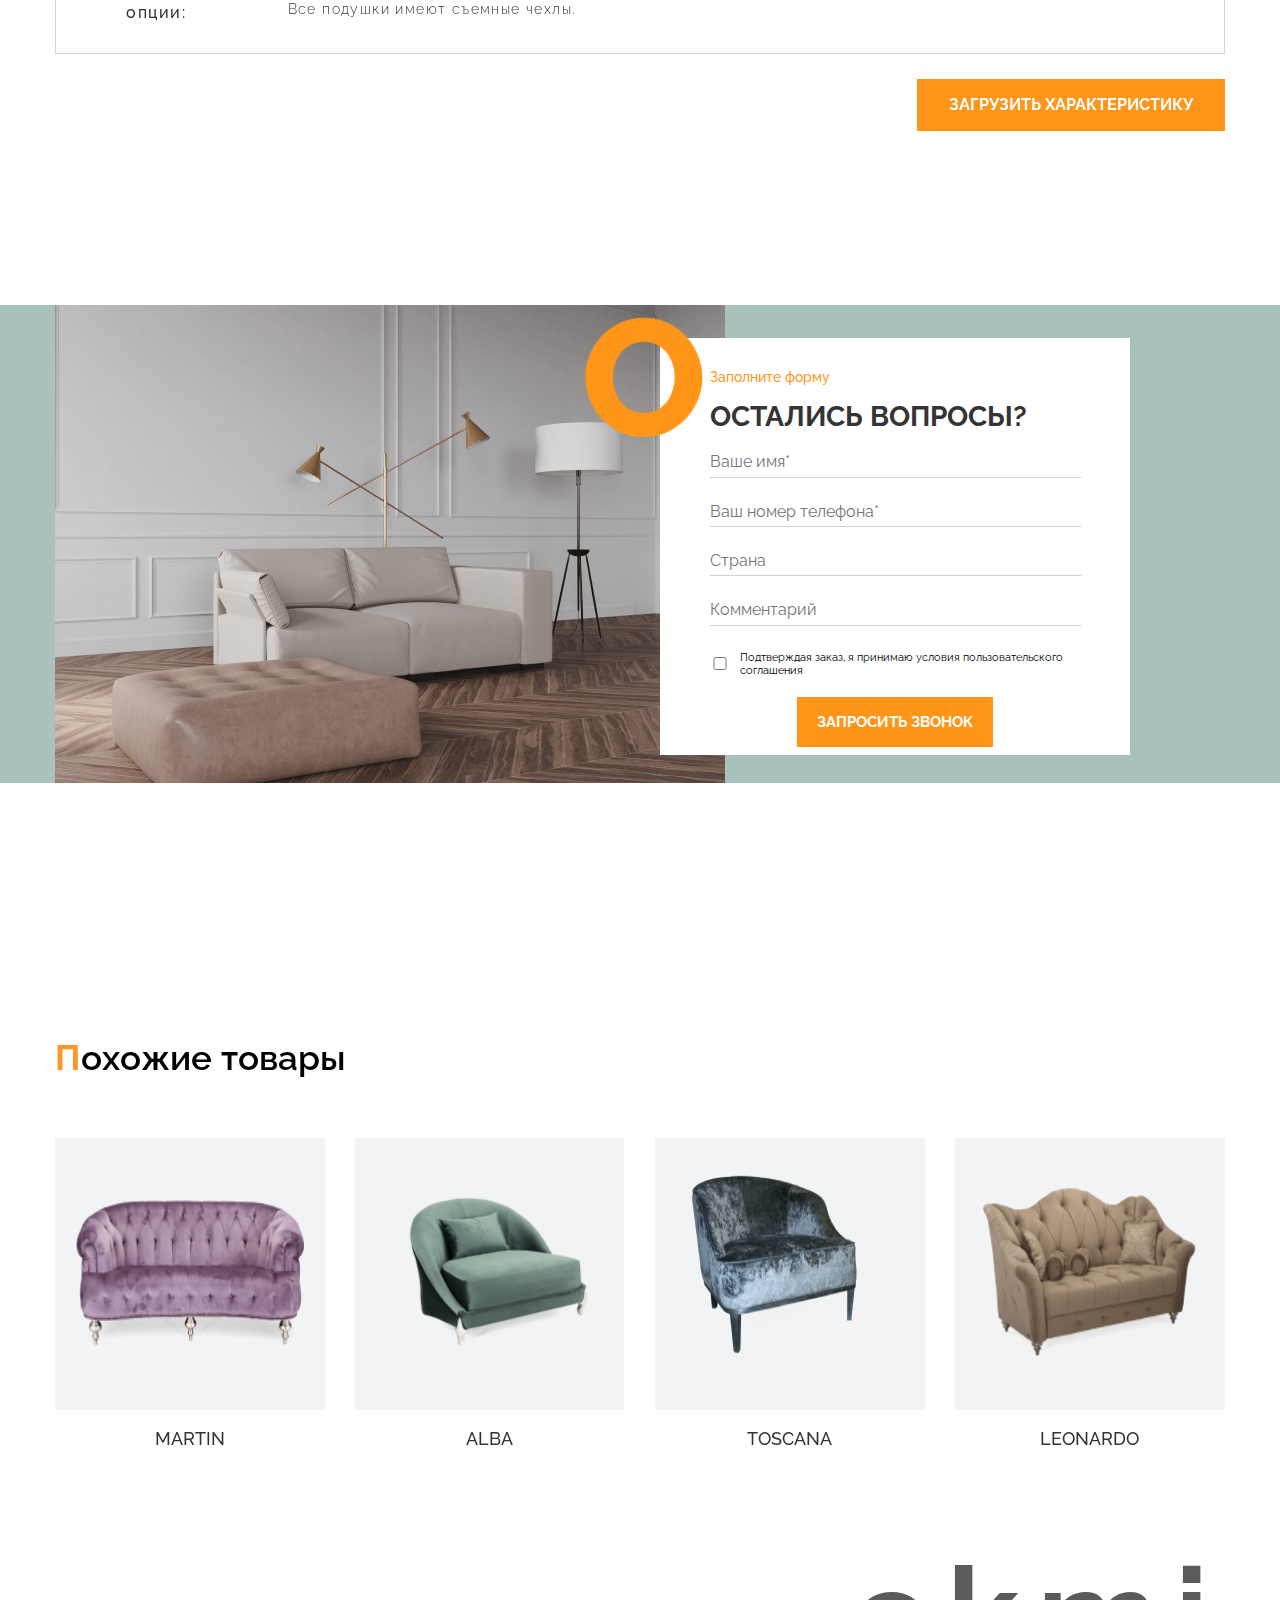
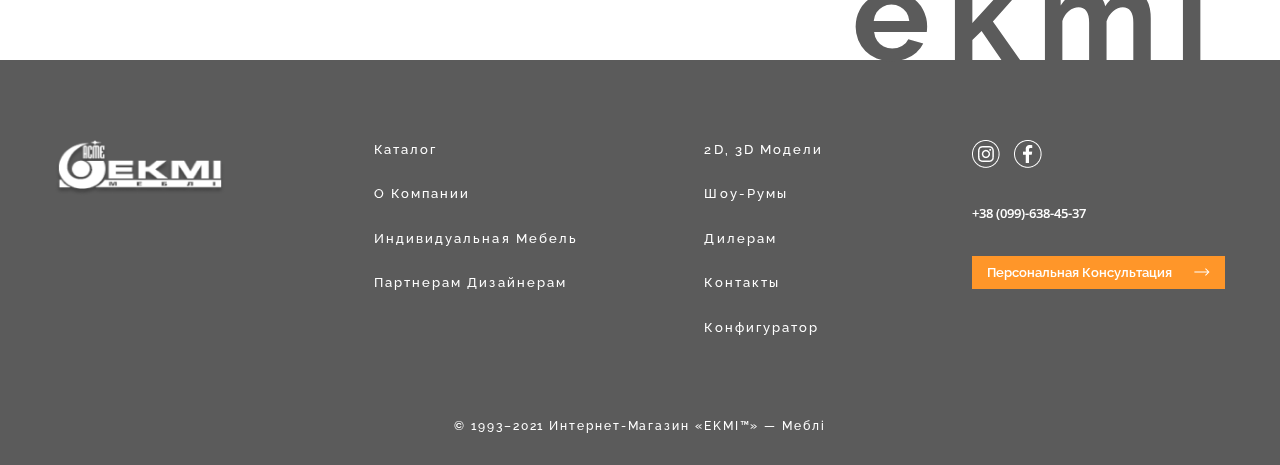
==== commit ea741a2e: "comit" ====
--- a/single.html
+++ b/single.html
@@ -8,314 +8,428 @@
     <title>Exam</title>
 </head>
 <body>
-    <div class="header">
-        <div class="container for-mobile">
-            <div class="mobile_menu">
-                <div class="mobile_menu_wrapper">
-                    <button class="close_button">
-                        <img src="./images/close_button.png" alt="">
+    <div class="main">
+        <div class="header">
+            <div class="container for-mobile">
+                <div class="mobile_menu">
+                    <div class="mobile_menu_wrapper">
+                        <button class="close_button">
+                            <img src="./images/close_button.png" alt="">
+                        </button>
+                        <ul class="mobile_menu__item">
+                            <li class="mobile_menu__link">
+                                <a href="#">Каталог</a>
+                            </li>
+                            <li class="mobile_menu__link">
+                                <a href="#">Диваны</a>
+                            </li>
+                            <li class="mobile_menu__link">
+                                <a href="#">Кресла</a>
+                            </li>
+                            <li class="mobile_menu__link">
+                                <a href="#">Стулья</a>
+                            </li>
+                            <li class="mobile_menu__link">
+                                <a href="#">Кровати </a>
+                            </li>
+                            <li class="mobile_menu__link">
+                                <a href="#">Матрацы</a>
+                            </li>
+                            <li class="mobile_menu__link">
+                                <a href="#">Пуфы</a>
+                            </li>
+                            <li class="mobile_menu__link">
+                                <a href="#">Эксклюзивная мебель</a>
+                            </li>
+                            <li class="mobile_menu__link">
+                                <a href="#">2D-3D модели</a>
+                            </li>
+                            <li class="mobile_menu__link">
+                                <a href="#">Индивидуальная мебель</a>
+                            </li>
+                            <li class="mobile_menu__link">
+                                <a href="#">2D-3D модели</a>
+                            </li>
+                            <li class="mobile_menu__link">
+                                <a href="#">Шоу-рум</a>
+                            </li>
+                            <li class="mobile_menu__link">
+                                <a href="#">СТРАНИЦА ПАРТНЕРОВ ДИЗАЙНЕРОВ</a>
+                            </li>
+                            <li class="mobile_menu__link">
+                                <a href="#">Дилерам</a>
+                            </li>
+                            <li class="mobile_menu__link">
+                                <a href="#">Каталог</a>
+                            </li>
+                        </ul>
+                    </div>
+                </div>
+                <div class="mobile_quetion ">
+                    <form action="https://echo.htmlacademy.ru" class="quetions_form">
+                        <p class="form_variable">Заполните форму</p>
+                        <h3 class="form_title">остались вопросы?</h3>
+                        <label for="name" class="name">
+                            <input name="name" type="text" id="name" placeholder="Ваше имя*">
+                        </label>
+                        <label for="number" class="number">
+                            <input name="phonenumber" type="text" id="number" placeholder="Ваш номер телефона*">
+                        </label>
+                        <label for="country" class="country">
+                            <input name="country" type="text" id="country" placeholder="Страна">
+                        </label>
+                        <label for="comment" class="comment">
+                            <input name="comment" type="text" id="comment" placeholder="Комментарий">
+                        </label>
+                        <label class="form_checkbox" for="checkbox">
+                            <input type="checkbox" id="checkbox">
+                            <p class="checkboxtext">
+                                Подтверждая заказ, я принимаю условия пользовательского соглашения
+                            </p>
+                        </label>
+                        <button class="link_button form_button" type="submit"> 
+                            запросить звонок
+                        </button>
+                    </form>
+                </div>
+                <ul class="header_items">
+                    <li class="header_list">
+                        <a href="#">Каталог</a>
+                    </li>
+                    <li class="header_list">
+                        <a href="#">Индивидуальная мебель</a>
+                    </li>
+                    <li class="header_list">
+                        <a href="#">Контакты</a>
+                    </li>
+                    <li class="header_logo">
+                        <a href="#">
+                            <img src="images/logo.svg" alt="logo">
+                        </a>
+                    </li>
+                    <li class="header_list">
+                        <a href="#">О компании</a>
+                    </li>
+                    <li class="header_tell_number">
+                        <a href="tel:+380996384537">+38 (099)-638-45-37</a>
+                    </li>
+                    <li class="options">
+                        <select  class="header_option">
+                            <option value="Ru" selected>Ru</option>
+                            <option value="Eng">Eng</option>
+                            <option value="Uz">Uz</option>
+                        </select>
+                    </li>
+                    <a class="header_tel" href="tel:+380996384537">
+                        <img class="tel_icon" src="images/telicon.png" alt="tel_icon">
+                    </a>
+                    <button class="hamburger_button">
+                        <img src="./images/hamburger.png" alt="hamburger">
                     </button>
-                    <ul class="mobile_menu__item">
-                        <li class="mobile_menu__link">
-                            <a href="#">Каталог</a>
-                        </li>
-                        <li class="mobile_menu__link">
-                            <a href="#">Диваны</a>
-                        </li>
-                        <li class="mobile_menu__link">
-                            <a href="#">Кресла</a>
-                        </li>
-                        <li class="mobile_menu__link">
-                            <a href="#">Стулья</a>
-                        </li>
-                        <li class="mobile_menu__link">
-                            <a href="#">Кровати </a>
-                        </li>
-                        <li class="mobile_menu__link">
-                            <a href="#">Матрацы</a>
-                        </li>
-                        <li class="mobile_menu__link">
-                            <a href="#">Пуфы</a>
-                        </li>
-                        <li class="mobile_menu__link">
-                            <a href="#">Эксклюзивная мебель</a>
-                        </li>
-                        <li class="mobile_menu__link">
-                            <a href="#">2D-3D модели</a>
-                        </li>
-                        <li class="mobile_menu__link">
-                            <a href="#">Индивидуальная мебель</a>
-                        </li>
-                        <li class="mobile_menu__link">
-                            <a href="#">2D-3D модели</a>
-                        </li>
-                        <li class="mobile_menu__link">
-                            <a href="#">Шоу-рум</a>
-                        </li>
-                        <li class="mobile_menu__link">
-                            <a href="#">СТРАНИЦА ПАРТНЕРОВ ДИЗАЙНЕРОВ</a>
-                        </li>
-                        <li class="mobile_menu__link">
-                            <a href="#">Дилерам</a>
-                        </li>
-                        <li class="mobile_menu__link">
-                            <a href="#">Каталог</a>
+                </ul>
+            </div>
+        </div>
+        <div class="curtain ">
+        </div>
+        <section class="barcelona">
+            <div class="container barcelona__container">
+               <div class="barcelona__inner">
+                    <div class="barcelona__left">
+                        <img src="./images/barcelona.png" alt="image" width="732" height="380">
+                    </div>
+                    <div class="barcelona__right">
+                        <h3 class="barcelona__heading">
+                            Barcelona
+                        </h3>
+                        <div class="barcelona__top_text">
+                            Коллекция: Modern
+                        </div>
+                        <p class="barcelona__text">
+                            Модель «Барселона»- главным преимуществом этого дивана является мобильность. Модель состоит из нескольких совершенно независимых друг от друга частей. Это своего рода конструктор, который каждый может сложить по-своему и создать уникальный предмет интерьера.
+                        </p>
+                        <div class="barcelona__price">
+                            от 65 000 uah
+                        </div>
+                        <button class="barcelona__btn">
+                            <a href="#" class="barcelona__btn_link">
+                                просчет стоимости
+                            </a>
+                        </button>
+                    </div>
+               </div>
+            </div>        
+        </section>
+        <section class="download">
+            <div class="container download__container">
+                <div class="download__inner">
+                    <ul class="download__item">
+                        <li class="download__list pdf">
+                            <a class="download__link download__pdf" href="#" >
+                                Скачать PDF
+                            </a>
+                        </li>
+                        <li class="download__list catalog ">
+                            <a class="download__link download__catalog " href="#" >
+                                Скачать каталог
+                            </a>
+                        </li>
+                        <li class="download__list model">
+                            <a class="download__link download__model" href="#" >
+                                2D-3D модели
+                            </a>
                         </li>
                     </ul>
                 </div>
             </div>
-            <ul class="header_items">
-                <li class="header_list">
-                    <a href="#">Каталог</a>
-                </li>
-                <li class="header_list">
-                    <a href="#">Индивидуальная мебель</a>
-                </li>
-                <li class="header_list">
-                    <a href="#">Контакты</a>
-                </li>
-                <li class="header_logo">
-                    <a href="#">
-                        <img src="images/logo.svg" alt="logo">
-                    </a>
-                </li>
-                <li class="header_list">
-                    <a href="#">О компании</a>
-                </li>
-                <li class="header_tell_number">
-                    <a href="tel:+380996384537">+38 (099)-638-45-37</a>
-                </li>
-                <li class="options">
-                    <select  class="header_option">
-                        <option value="Ru" selected>Ru</option>
-                        <option value="Eng">Eng</option>
-                        <option value="Uz">Uz</option>
-                    </select>
-                </li>
-                <a class="header_tel" href="tel:+380996384537">
-                    <img class="tel_icon" src="images/telicon.png" alt="tel_icon">
-                </a>
-                <button class="hamburger_button">
-                    <img src="./images/hamburger.png" alt="hamburger">
+        </section>
+        <section class="info">
+            <div class="container info_wrapper">
+                <div class="info__inner">
+                    <div class="info__header">
+                        <h4 class="info__header_heading info__header_heading1 ">
+                            Техническая информация
+                        </h4>
+                        <h4 class="info__header_heading info__header_heading2">
+                            Размеры
+                        </h4>
+                        <h4 class="info__header_heading info__header_heading3">
+                            Дополнительная комплектация
+                        </h4>
+                    </div>
+                    <div class="info__bottom">
+                        <ul class="info__item">
+                            <li class="info__list">
+                                <h4 class="info__heading">
+                                    Механизм:
+                                </h4>
+                               
+                            </li>
+                            <li class="info__list">
+                                <h4 class="info__heading">
+                                    Каркас:
+                                </h4>
+                                
+                            </li>
+                            <li class="info__list">
+                                <h4 class="info__heading">
+                                    Наполнитель:
+                                </h4>
+                               
+                            </li>
+                            <li class="info__list">
+                                <h4 class="info__heading">
+                                    Обивка:
+                                </h4>
+                                
+                            </li>
+                            <li class="info__list">
+                                <h4 class="info__heading">
+                                    Комплектация:
+                                </h4>
+                            </li>
+                            <li class="info__list">
+                                <h4 class="info__heading">
+                                    Декоративные элементы: 
+                                </h4>
+                            </li>
+                            <li class="info__list">
+                                <h4 class="info__heading">
+                                    Дополнительные опции: 
+                                </h4>
+                            </li>
+                        </ul>
+    
+                        <ul class="info__right_item">
+                            <li class="info__right_list">
+                                <p class="info__right_text">
+                                    Без установки механизма трансформации.
+                                </p>
+                            </li>
+                            <li class="info__right_list">
+                                <p class="info__right_text">
+                                    Основой служит каркас с твердолиственных пород древесины в сочетании с  многослойной фанерой.
+                                </p>
+                            </li>
+                            <li class="info__right_list">
+                                <p class="info__right_text">
+                                    В подушках сидения используется высокоэластичный ППУ в сочетании с синтепоном. В подушках спинки используется синтепух или пухо-перьевое наполнение.
+                                </p>
+                            </li>
+                            <li class="info__right_list">
+                                <p class="info__right_text">
+                                    Может быть выполнена, как в ткани, так в коже или же в их комбинации. Не рекомендуется использовать тонкие, эластичные ткани и очень толстые кожи.
+                                </p>
+                            </li>
+                            <li class="info__right_list">
+                                <p class="info__right_text info__right_padding">
+                                    Модель имеет множество вариантов комплектации, здесь есть прямые и угловые модули, а также модель может  быть дополнена пуфом и декоративными подушками.
+                                </p>
+                            </li>
+                            <li class="info__right_list">
+                                <p class="info__right_text ">
+                                    Деревянная опора тонируется согласно фирменной карте цветов, а также возможна установка декоративной хромированной трубы.
+                                </p>
+                            </li>
+                            <li class="info__right_list">
+                                <p class="info__right_text">
+                                    Все подушки имеют съемные чехлы.
+                                </p>
+                            </li>
+                        </ul>
+                    </div>
+                </div> 
+                <button class="info__button link_button">
+                    <a class="info__link" href="#">загрузить характеристику</a>
                 </button>
-            </ul>
-        </div>
+            </div>
+        </section>
+        <section class="quetions">
+            <div class="container">
+                <div class="quetions_items">
+                    <img src="./images/quetion.png" alt="image" class="quetions_rightbg" width="670" height="478">
+                    <form action="https://echo.htmlacademy.ru" class="quetions_form">
+                        <p class="form_variable">Заполните форму</p>
+                        <h3 class="form_title">остались вопросы?</h3>
+                        <label for="name" class="name">
+                            <input name="name" type="text" id="name" placeholder="Ваше имя*">
+                        </label>
+                        <label for="number" class="number">
+                            <input name="phonenumber" type="text" id="number" placeholder="Ваш номер телефона*">
+                        </label>
+                        <label for="country" class="country">
+                            <input name="country" type="text" id="country" placeholder="Страна">
+                        </label>
+                        <label for="comment" class="comment">
+                            <input name="comment" type="text" id="comment" placeholder="Комментарий">
+                        </label>
+                        <label class="form_checkbox" for="checkbox">
+                            <input type="checkbox" id="checkbox">
+                            <p class="checkboxtext">
+                                Подтверждая заказ, я принимаю условия пользовательского соглашения
+                            </p>
+                        </label>
+                        <button class="link_button form_button" type="submit"> 
+                            запросить звонок
+                        </button>
+                    </form>
+                </div>
+            </div>
+        </section>
+        <section class="brand">
+            <div class="container"> 
+                <div class="brand__inner">
+                    <span class="brand__span">
+                        П
+                    </span>
+                    <p class="brand__text">
+                        охожие товары
+                    </p>
+            
+                    <ul class="brand__item">
+                        <li class="brand__list active">
+                            <a class="brand__link" href="">
+                                <img class="brand__image" src="./images/content1.png" alt="image">
+                                <h3 class="brand__heading">
+                                    Martin
+                                </h3>
+                            </a>
+                        </li>
+                        <li class="brand__list">
+                            <a class="brand__link" href="">
+                                <img class="brand__image" src="./images/content2.png" alt="image">
+                                <h3 class="brand__heading">
+                                    Alba
+                                </h3>
+                            </a>
+                        </li>
+                        <li class="brand__list">
+                            <a class="brand__link" href="">
+                                <img class="brand__image" src="./images/content3.png" alt="image">
+                                <h3 class="brand__heading">
+                                    Toscana
+                                </h3>
+                            </a>
+                        </li>
+                        <li class="brand__list">
+                            <a class="brand__link" href="">
+                                <img class="brand__image" src="./images/content4.png" alt="image">
+                                <h3 class="brand__heading">
+                                    Leonardo
+                                </h3>
+                            </a>
+                        </li>
+                    </ul>
+                </div>
+            </div>
+        </section>
+        <footer class="footer">
+            <div class="container">
+                <div class="footer_item">
+                    <h1 class="footer__headling">
+                        ekmi
+                    </h1>
+                    <div class="footer_menu">
+                        <a href="index.html" class="footer_logo">
+                            <img src="./images/footerlogo.png" width="170"  height="56" alt="">
+                        </a>
+                        <div class="footer_wrapper">
+                            <ul class="footer_firstmenu">
+                                <li class="footer_list">
+                                    <a href="#" class="footer_link">Каталог</a>
+                                </li>
+                                <li class="footer_list">
+                                    <a href="#" class="footer_link">о компании</a>
+                                </li>
+                                <li class="footer_list">
+                                    <a href="#" class="footer_link">Индивидуальная мебель</a>
+                                </li>
+                                <li class="footer_list">
+                                    <a href="#" class="footer_link">Партнерам дизайнерам</a>
+                                </li>
+                            </ul>
+                            <ul class="footer_secondmenu">
+                                <li class="footer_list">
+                                    <a href="#" class="footer_link">2D, 3D модели</a>
+                                </li>
+                                <li class="footer_list">
+                                    <a href="#" class="footer_link">Шоу-румы</a>
+                                </li>
+                                <li class="footer_list">
+                                    <a href="#" class="footer_link">Дилерам</a>
+                                </li>
+                                <li class="footer_list">
+                                    <a href="#" class="footer_link">Контакты</a>
+                                </li>
+                                <li class="footer_list">
+                                    <a href="#" class="footer_link">Конфигуратор</a>
+                                </li>
+                            </ul>
+                        </div>
+                        <div class="footer_contact">
+                            <div class="wrapper_socils">
+                                <div class="footer_contact_socials">
+                                    <a href="#">
+                                        <img src="./images/ins.png" alt="ins">
+                                    </a>
+                                    <a href="#">
+                                        <img src="./images/fb.png" alt="ins">
+                                    </a>
+                                </div>
+                                <a href="tel:+380996384537" class="footer_contact_tell">+38 (099)-638-45-37</a>
+                                
+                            </div>
+                            <button class="link_button footer_button" >
+                                <p>
+                                    Персональная консультация
+                                </p>  
+                                <img src="./images/arrow 1.png" alt="">
+                            </button>
+                        </div>
+                    </div>
+                </div>
+                <p class="copyright">© 1993–2021 Интернет-магазин «EKMI™» — меблі</p>
+            </div>
+        </footer>
     </div>
-    <section class="barcelona">
-        <div class="container barcelona__container">
-           <div class="barcelona__inner">
-                <div class="barcelona__left">
-                    <img src="./images/barcelona.png" alt="image" width="732" height="380">
-                </div>
-                <div class="barcelona__right">
-                    <h3 class="barcelona__heading">
-                        Barcelona
-                    </h3>
-                    <div class="barcelona__top_text">
-                        Коллекция: Modern
-                    </div>
-                    <p class="barcelona__text">
-                        Модель «Барселона»- главным преимуществом этого дивана является мобильность. Модель состоит из нескольких совершенно независимых друг от друга частей. Это своего рода конструктор, который каждый может сложить по-своему и создать уникальный предмет интерьера.
-                    </p>
-                    <div class="barcelona__price">
-                        от 65 000 uah
-                    </div>
-                    <button class="barcelona__btn">
-                        <a href="#" class="barcelona__btn_link">
-                            просчет стоимости
-                        </a>
-                    </button>
-                </div>
-           </div>
-        </div>        
-    </section>
-    <!-- <section class="gallery">
-        <div class="huge__container">
-            <div class="gallery__inner">
-                <img class="gallery__image" src="./images/gallery1.jpg" width="352" height="287"  alt="image">
-                <img class="gallery__image" src="./images/gallery2.jpg" width="352" height="287" alt="image">
-                <img class="gallery__image" src="./images/gallery3.jpg" width="352" height="287" alt="image">
-                <img class="gallery__image" src="./images/gallery4.jpg" width="352" height="287" alt="image">
-            </div>
-            <div class="gallery__inner gallery__display">
-                <img class="gallery__image" src="./images/gallery1.jpg" width="352" height="287"  alt="image">
-                <img class="gallery__image" src="./images/gallery2.jpg" width="352" height="287" alt="image">
-                <img class="gallery__image" src="./images/gallery3.jpg" width="352" height="287" alt="image">
-                <img class="gallery__image" src="./images/gallery4.jpg" width="352" height="287" alt="image">
-            </div>
-        </div>
-    </section> -->
-    <section class="download">
-        <div class="container download__container">
-            <div class="download__inner">
-                <ul class="download__item">
-                    <li class="download__list pdf">
-                        <a class="download__link download__pdf" href="#" >
-                            Скачать PDF
-                        </a>
-                    </li>
-                    <li class="download__list catalog ">
-                        <a class="download__link download__catalog " href="#" >
-                            Скачать каталог
-                        </a>
-                    </li>
-                    <li class="download__list model">
-                        <a class="download__link download__model" href="#" >
-                            2D-3D модели
-                        </a>
-                    </li>
-                </ul>
-            </div>
-        </div>
-    </section>
-    <section class="info">
-        <div class="container">
-            <div class="info__inner">
-                <div class="info__header">
-                    <h4 class="info__header_heading info__header_heading1 ">
-                        Техническая информация
-                    </h4>
-                    <h4 class="info__header_heading info__header_heading2">
-                        Размеры
-                    </h4>
-                    <h4 class="info__header_heading info__header_heading3">
-                        Дополнительная комплектация
-                    </h4>
-                </div>
-                <div class="info__bottom">
-                    <ul class="info__item">
-                        <li class="info__list">
-                            <h4 class="info__heading">
-                                Механизм:
-                            </h4>
-                           
-                        </li>
-                        <li class="info__list">
-                            <h4 class="info__heading">
-                                Каркас:
-                            </h4>
-                            
-                        </li>
-                        <li class="info__list">
-                            <h4 class="info__heading">
-                                Наполнитель:
-                            </h4>
-                           
-                        </li>
-                        <li class="info__list">
-                            <h4 class="info__heading">
-                                Обивка:
-                            </h4>
-                            
-                        </li>
-                        <li class="info__list">
-                            <h4 class="info__heading">
-                                Комплектация:
-                            </h4>
-                        </li>
-                        <li class="info__list">
-                            <h4 class="info__heading">
-                                Декоративные элементы: 
-                            </h4>
-                        </li>
-                        <li class="info__list">
-                            <h4 class="info__heading">
-                                Дополнительные опции: 
-                            </h4>
-                        </li>
-                    </ul>
-
-                    <ul class="info__right_item">
-                        <li class="info__right_list">
-                            <p class="info__right_text">
-                                Без установки механизма трансформации.
-                            </p>
-                        </li>
-                        <li class="info__right_list">
-                            <p class="info__right_text">
-                                Основой служит каркас с твердолиственных пород древесины в сочетании с  многослойной фанерой.
-                            </p>
-                        </li>
-                        <li class="info__right_list">
-                            <p class="info__right_text">
-                                В подушках сидения используется высокоэластичный ППУ в сочетании с синтепоном. В подушках спинки используется синтепух или пухо-перьевое наполнение.
-                            </p>
-                        </li>
-                        <li class="info__right_list">
-                            <p class="info__right_text">
-                                Может быть выполнена, как в ткани, так в коже или же в их комбинации. Не рекомендуется использовать тонкие, эластичные ткани и очень толстые кожи.
-                            </p>
-                        </li>
-                        <li class="info__right_list">
-                            <p class="info__right_text info__right_padding">
-                                Модель имеет множество вариантов комплектации, здесь есть прямые и угловые модули, а также модель может  быть дополнена пуфом и декоративными подушками.
-                            </p>
-                        </li>
-                        <li class="info__right_list">
-                            <p class="info__right_text ">
-                                Деревянная опора тонируется согласно фирменной карте цветов, а также возможна установка декоративной хромированной трубы.
-                            </p>
-                        </li>
-                        <li class="info__right_list">
-                            <p class="info__right_text">
-                                Все подушки имеют съемные чехлы.
-                            </p>
-                        </li>
-                    </ul>
-                </div>
-            </div> 
-            <button class="info__button link_button">
-                <a class="info__link" href="#">загрузить характеристику</a>
-            </button>
-        </div>
-    </section>
-    <section class="brand">
-        <div class="container"> 
-            <div class="brand__inner">
-                <span class="brand__span">
-                    П
-                </span>
-                <p class="brand__text">
-                    охожие товары
-                </p>
-        
-                <ul class="brand__item">
-                    <li class="brand__list">
-                        <a class="brand__link" href="">
-                            <div class="brend__image1"></div>
-
-                            <h3 class="brand__heading">
-                                Martin
-                            </h3>
-                        </a>
-                    </li>
-                    <li class="brand__list">
-                        <a class="brand__link" href="">
-                            <div class="brend__image2"></div>
-                            <h3 class="brand__heading">
-                                Alba
-                            </h3>
-                        </a>
-                    </li>
-                    <li class="brand__list">
-                        <a class="brand__link" href="">
-                            <div class="brend__image3"></div>
-                            <h3 class="brand__heading">
-                                Toscana
-                            </h3>
-                        </a>
-                    </li>
-                    <li class="brand__list">
-                        <a class="brand__link" href="">
-                            <div class="brend__image4"></div>
-                            <h3 class="brand__heading">
-                                Leonardo
-                            </h3>
-                        </a>
-                    </li>
-                </ul>
-            </div>
-        </div>
-    </section>
 </body>
 </html>--- a/css/main.css
+++ b/css/main.css
@@ -298,6 +298,36 @@
   color: #fff;
   background: #FF9619;
   text-align: center;
+  cursor: pointer;
+  -webkit-transition: 0.4s all ease;
+  transition: 0.4s all ease;
+}
+
+.link_button:hover {
+  background-color: #35fa5c;
+  -webkit-transform: scale(1.1);
+          transform: scale(1.1);
+}
+
+.link_button:active {
+  background-color: #FF9619;
+  -webkit-transform: scale(1);
+          transform: scale(1);
+}
+
+.curtain {
+  display: none;
+  position: absolute;
+  top: 0;
+  bottom: 0;
+  left: 0;
+  right: 0;
+  background-color: rgba(0, 0, 0, 0.8);
+  z-index: 100;
+}
+
+.curtain--on {
+  display: block;
 }
 
 .header .for-mobile {
@@ -339,6 +369,124 @@
   border: none;
   background-color: transparent;
   outline: 0;
+}
+
+.header .mobile_quetion {
+  display: none;
+  position: absolute;
+  top: 250px;
+  bottom: 0;
+  left: 0;
+  right: 0;
+  margin: 0 auto;
+  z-index: 1000;
+  max-width: 470px;
+  max-height: 417px;
+}
+
+.header .mobile_quetion_form {
+  max-width: 470px;
+  max-height: 417px;
+  background-color: #fff;
+  padding: 31px 50px 17px 50px;
+  -webkit-transform: translate(-65px, 33px);
+          transform: translate(-65px, 33px);
+  position: relative;
+}
+
+.header .mobile_quetion_form::before {
+  content: '';
+  position: absolute;
+  width: 118px;
+  height: 131px;
+  display: block;
+  background-image: url(./../images/o.png);
+  background-repeat: no-repeat;
+  background-size: contain;
+  background-position: center;
+  top: -27px;
+  left: -75px;
+}
+
+.header .mobile_quetion .form_variable {
+  font-weight: 500;
+  font-size: 14px;
+  line-height: 16px;
+  color: #FF9619;
+  margin-bottom: 15px;
+}
+
+.header .mobile_quetion .form_title {
+  font-weight: 700;
+  font-size: 28px;
+  line-height: 33px;
+  text-transform: uppercase;
+  color: #343434;
+  margin-bottom: 20px;
+}
+
+.header .mobile_quetion .quetions_form {
+  display: -webkit-box;
+  display: -ms-flexbox;
+  display: flex;
+  -webkit-box-orient: vertical;
+  -webkit-box-direction: normal;
+      -ms-flex-direction: column;
+          flex-direction: column;
+}
+
+.header .mobile_quetion .quetions_form input {
+  border: none;
+  outline: 0;
+  border-bottom: 1px solid #d1d1d1;
+  width: 371px;
+  padding-bottom: 5px;
+  margin-bottom: 25px;
+}
+
+.header .mobile_quetion .form_checkbox {
+  display: -webkit-box;
+  display: -ms-flexbox;
+  display: flex;
+  -webkit-box-pack: justify;
+      -ms-flex-pack: justify;
+          justify-content: space-between;
+  -webkit-box-align: center;
+      -ms-flex-align: center;
+          align-items: center;
+  margin-bottom: 20px;
+}
+
+.header .mobile_quetion .form_checkbox .checkboxtext {
+  font-weight: 400;
+  font-size: 11px;
+  line-height: 13px;
+}
+
+.header .mobile_quetion .form_checkbox input {
+  max-width: 20px;
+  margin-bottom: 0;
+  margin-right: 10px;
+}
+
+.header .mobile_quetion .form_button {
+  padding: 14px 20px;
+  text-align: center;
+  max-width: 209px;
+  font-size: 15px;
+  display: -webkit-box;
+  display: -ms-flexbox;
+  display: flex;
+  -webkit-box-pack: center;
+      -ms-flex-pack: center;
+          justify-content: center;
+  border: none;
+  outline: 0;
+  margin: 0 auto;
+}
+
+.header .mobile_quetion--on {
+  display: block;
 }
 
 .header_items {
@@ -1185,7 +1333,7 @@
   line-height: 150%;
   text-align: center;
   text-transform: uppercase;
-  color: #342425;
+  color: #fff6f6;
 }
 
 @media only screen and (max-width: 376px) {
@@ -1249,7 +1397,7 @@
     line-height: 24px;
     text-align: center;
     text-transform: uppercase;
-    color: #342425;
+    color: #fff6f6;
   }
 }
 
@@ -1502,6 +1650,7 @@
   -webkit-box-align: center;
       -ms-flex-align: center;
           align-items: center;
+  padding: 47px 0 30px 0;
 }
 
 .info__item {
@@ -1563,6 +1712,35 @@
   margin-top: -10px;
 }
 
+.info .info_wrapper {
+  display: -webkit-box;
+  display: -ms-flexbox;
+  display: flex;
+  -webkit-box-orient: vertical;
+  -webkit-box-direction: normal;
+      -ms-flex-direction: column;
+          flex-direction: column;
+  -webkit-box-pack: end;
+      -ms-flex-pack: end;
+          justify-content: flex-end;
+}
+
+.info .info__button {
+  margin-top: 25px;
+  padding: 14px 32px;
+  max-width: 342px;
+  -ms-flex-item-align: end;
+      align-self: flex-end;
+  border: none;
+  background-color: transparent;
+  outline: 0;
+  background-color: #FF9619;
+}
+
+.info .info__button .info__link {
+  color: #fff;
+}
+
 @media only screen and (max-width: 376px) {
   .info {
     margin-bottom: 193px;
@@ -1606,28 +1784,9 @@
   }
 }
 
-.info__button {
-  margin-top: 25px;
-  display: -webkit-box;
-  display: -ms-flexbox;
-  display: flex;
-  -webkit-box-pack: end;
-      -ms-flex-pack: end;
-          justify-content: flex-end;
-  -webkit-box-align: end;
-      -ms-flex-align: end;
-          align-items: flex-end;
-  -ms-flex-item-align: end;
-      align-self: flex-end;
-  padding: 14px 32px;
-  border: none;
-  background-color: transparent;
-  outline: 0;
-  background-color: #FF9619;
-}
-
 .brand {
-  margin: 160px 0;
+  margin-top: 160px;
+  margin-bottom: 250px;
 }
 
 .brand__span {
@@ -1657,7 +1816,38 @@
   color: #343435;
 }
 
-.brand__item {
+.brand .brand {
+  margin: 160px 0;
+}
+
+.brand .brand__span {
+  font-size: 35px;
+  font-style: normal;
+  font-weight: 700;
+  line-height: 41px;
+  letter-spacing: 0em;
+  text-align: left;
+  margin: 0;
+  color: #FF9629;
+}
+
+.brand .brand__text {
+  font-size: 35px;
+  font-style: normal;
+  font-weight: 600;
+  line-height: 41px;
+  letter-spacing: 0em;
+  text-align: left;
+  display: inline;
+  margin: 0;
+  margin-left: -7px;
+}
+
+.brand .brand__link {
+  color: #343435;
+}
+
+.brand .brand__item {
   display: -webkit-box;
   display: -ms-flexbox;
   display: flex;
@@ -1672,49 +1862,22 @@
   gap: 30px;
   margin: 0;
   padding: 0;
-}
-
-.brand__list {
+  margin-top: 60px;
+}
+
+.brand .brand__list {
   text-align: center;
-}
-
-.brand__image1 {
-  width: 100%;
-  width: 270px;
-  height: 278px;
   background-color: #F2F3F5;
-  background-image: url(./../images/content1.png);
-}
-
-.brand__image2 {
-  width: 270px;
-  height: 278px;
+}
+
+.brand .brand__image {
   background-color: #F2F3F5;
-  background-image: url(./../images/content2.png);
-  background-repeat: no-repeat;
-  background-size: 171px;
-  background-position: center;
-}
-
-.brand__image3 {
-  width: 270px;
-  height: 278px;
-  background-color: #F2F3F5;
-  background-image: url(./../images/content4.png);
-  background-repeat: no-repeat;
-  background-position: center;
-}
-
-.brand__image4 {
-  width: 270px;
-  height: 278px;
-  background-color: #F2F3F5;
-  background-image: url(./../images/content4.png);
-  background-repeat: no-repeat;
-  background-position: center;
-}
-
-.brand__heading {
+  mix-blend-mode: darken;
+  height: 245px;
+  max-width: 270px;
+}
+
+.brand .brand__heading {
   font-size: 18px;
   font-style: normal;
   font-weight: 500;
@@ -1723,6 +1886,23 @@
   text-align: center;
   text-transform: uppercase;
   margin: 0;
+  -webkit-transform: translateY(40px);
+          transform: translateY(40px);
+}
+
+@media only screen and (max-width: 376px) {
+  .brand__inner {
+    margin: 0 auto;
+  }
+  .brand__list {
+    display: none;
+  }
+  .brand .active {
+    display: block;
+    max-width: 340px;
+    width: 100%;
+    max-height: 350px;
+  }
 }
 
 .footer {
@@ -1831,15 +2011,15 @@
 .footer_button {
   max-width: 270px;
   width: 100%;
-  background-color: #FF9619;
   font-weight: 600;
   font-size: 13px;
   line-height: 150%;
   text-transform: capitalize;
   padding: 7px 15px;
+  background-color: #FF9629;
   border: none;
-  background-color: transparent;
   outline: 0;
+  cursor: pointer;
 }
 
 .footer_button img {
